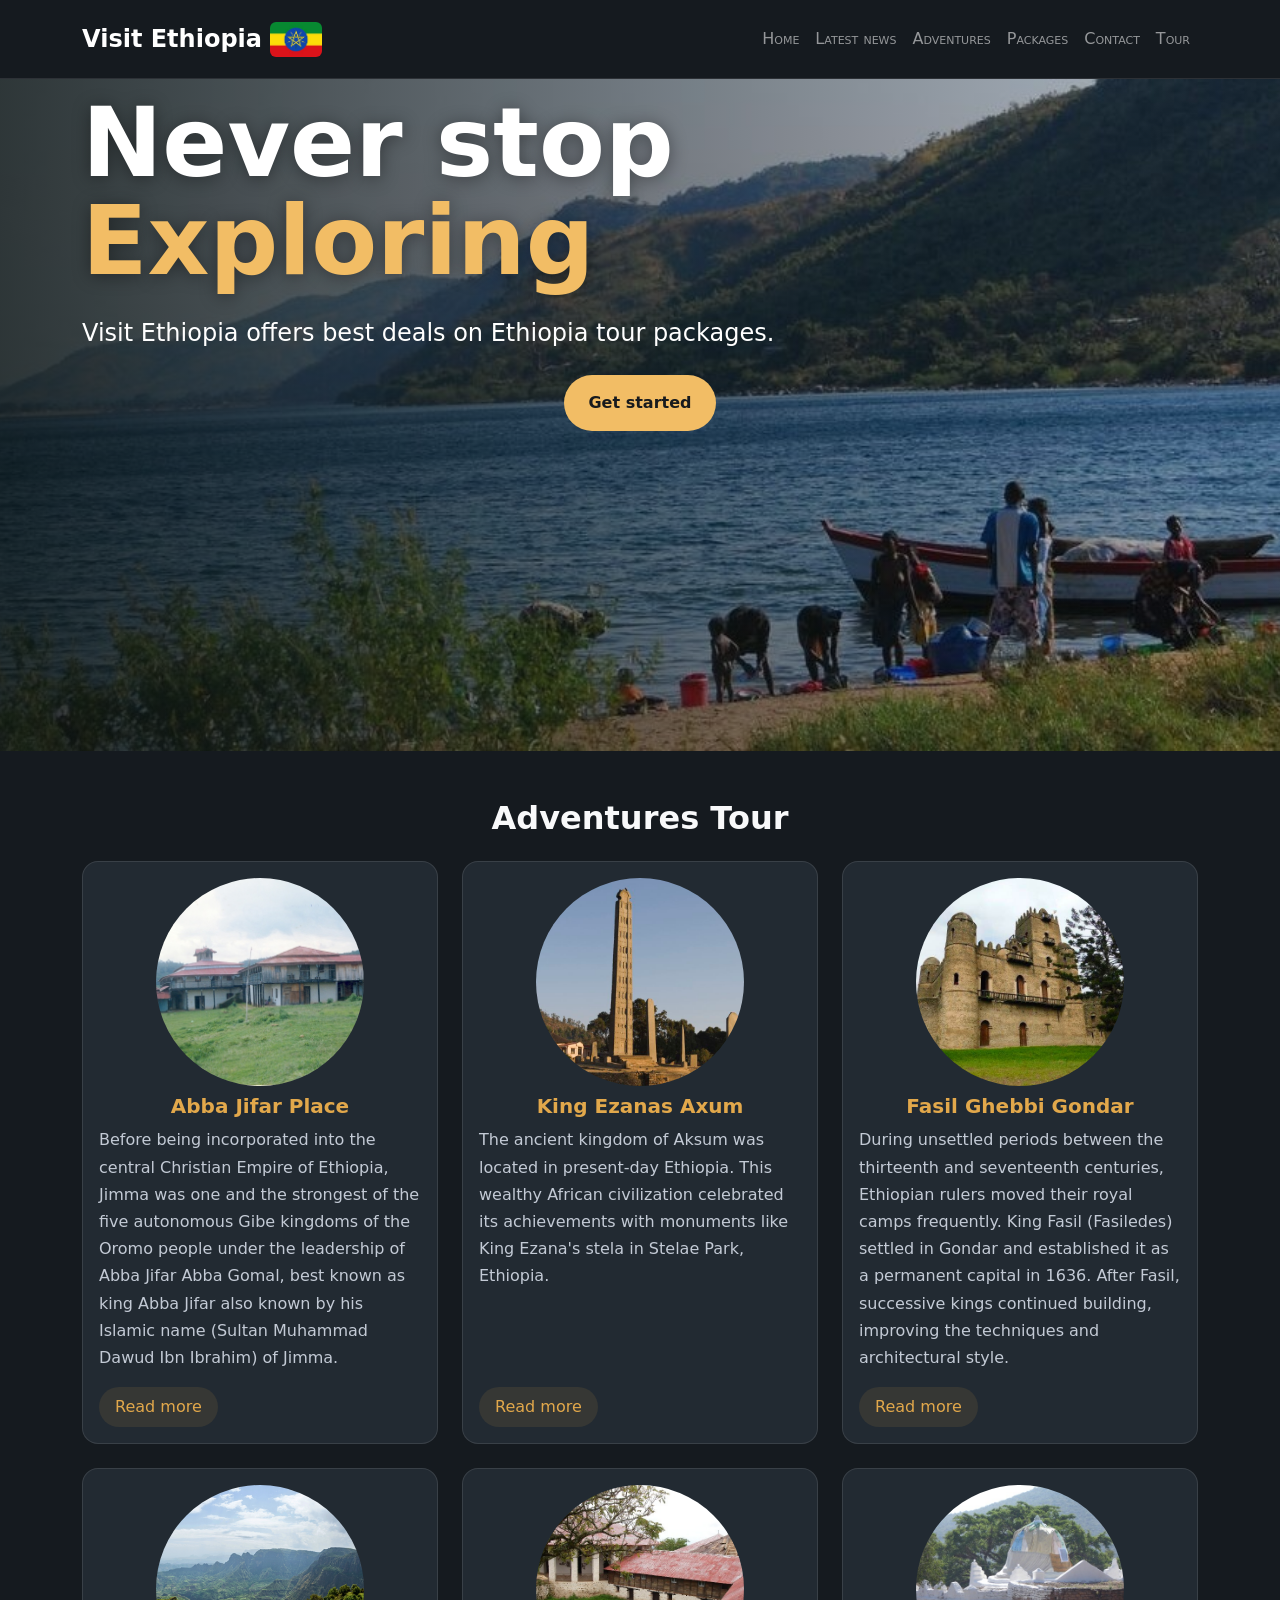
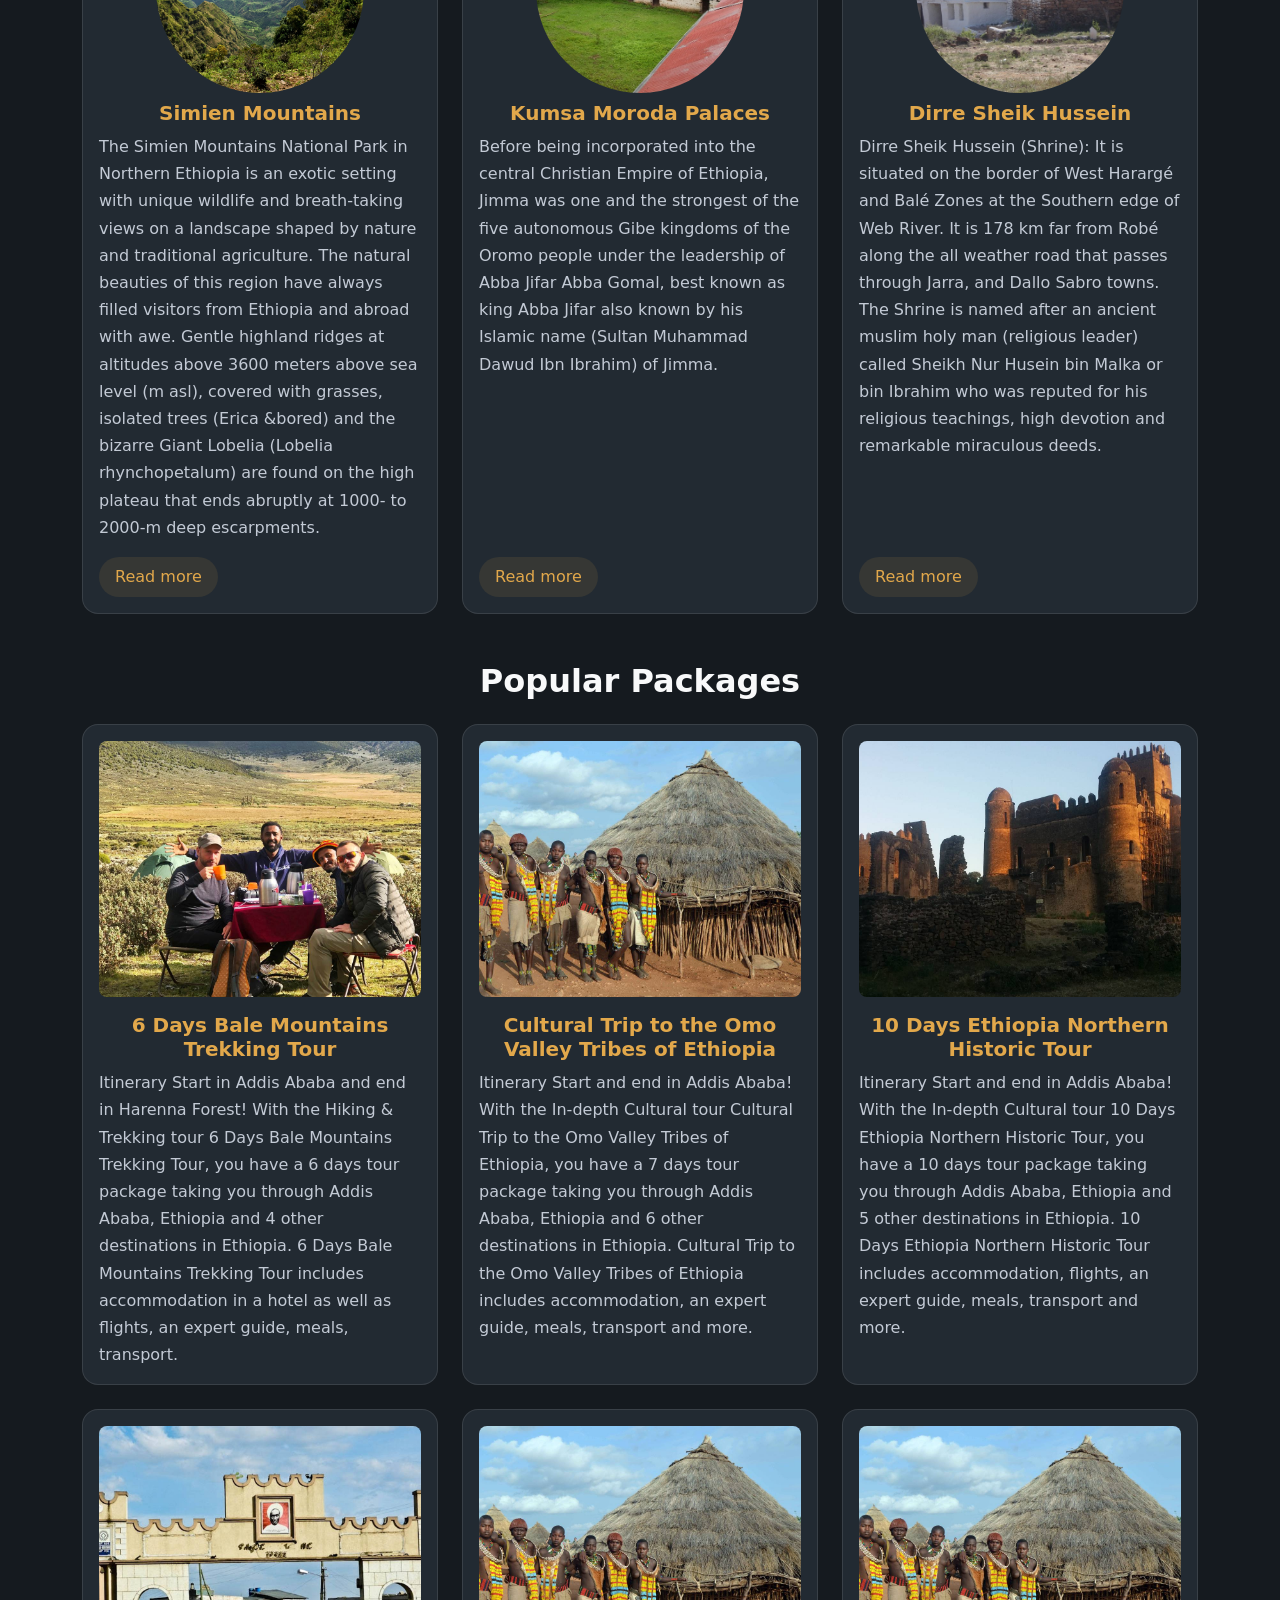
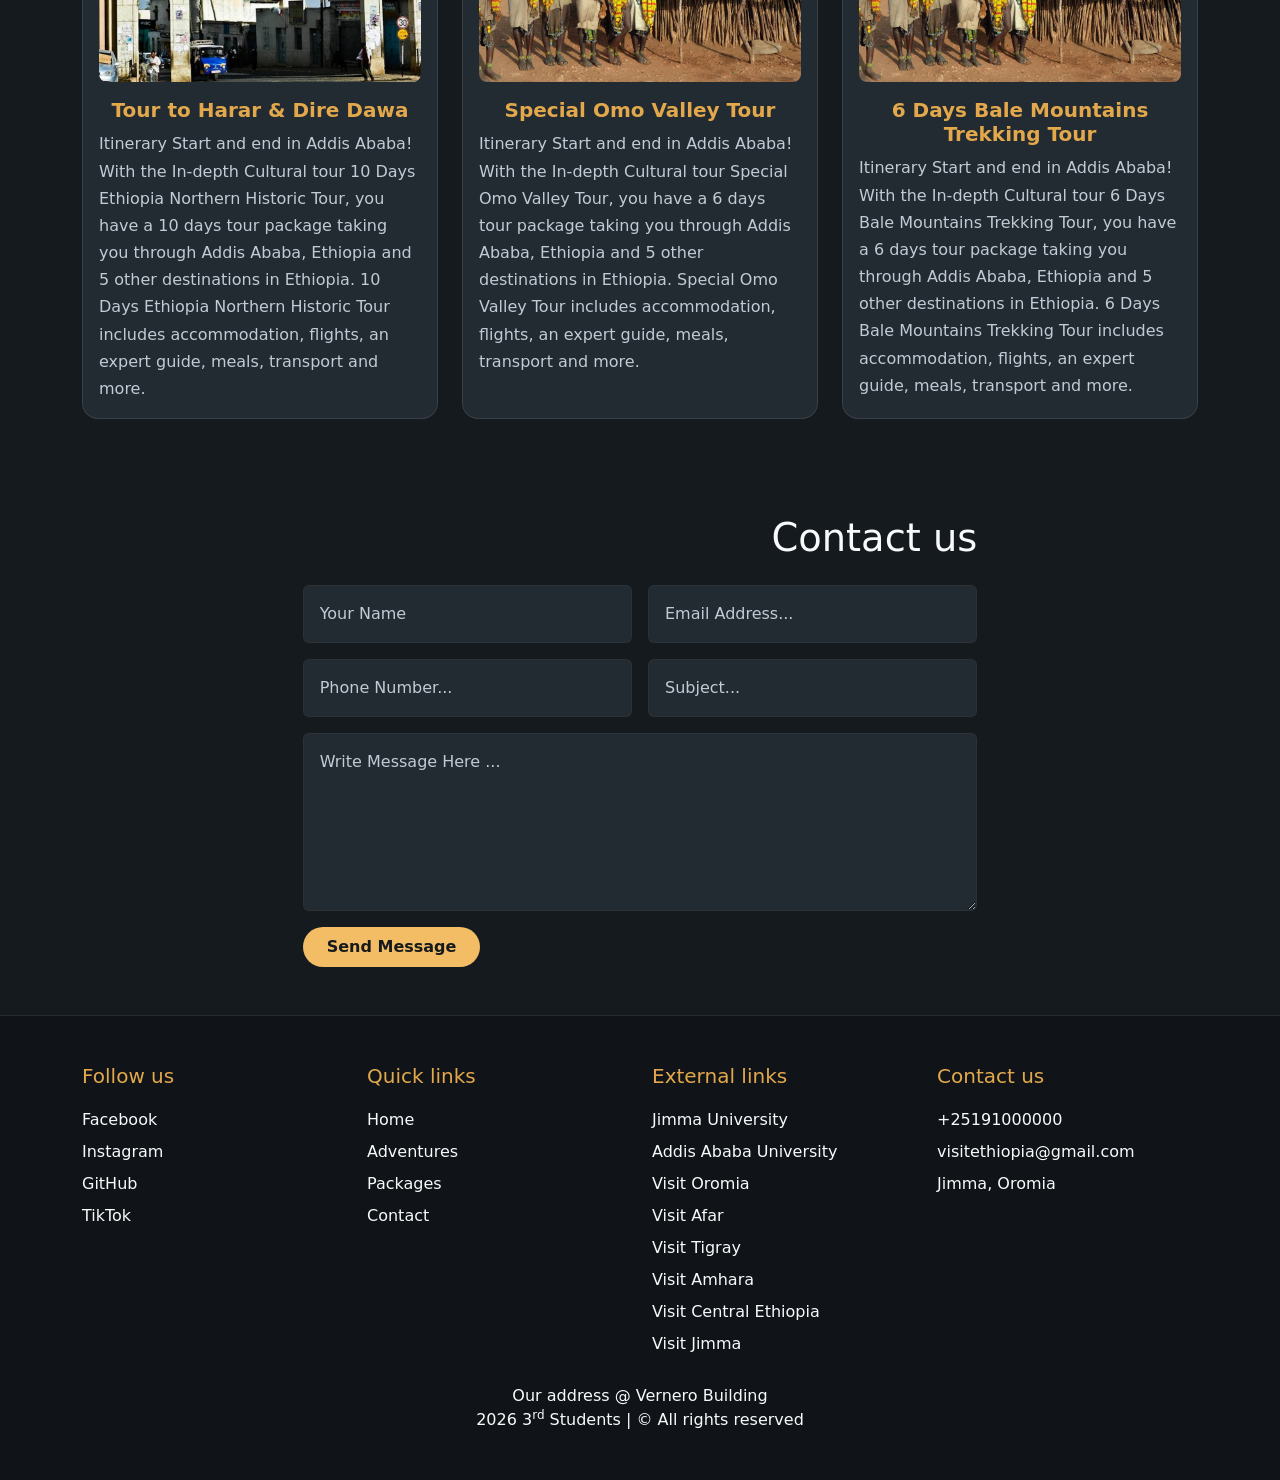
==== pro3/asset/visitethiopia.html @ 6d13f73f "Complete Visit Ethiopia Bootstrap page Co-authored-by: Copilot <223556219+Copilot@users.noreply.gith" ====
<!DOCTYPE html>
<html lang="en">
<head>
  <meta charset="UTF-8">
  <meta name="viewport" content="width=device-width, initial-scale=1.0">
  <title>Welcome to Visit Ethiopia</title>
  <link href="https://cdn.jsdelivr.net/npm/bootstrap@5.3.2/dist/css/bootstrap.min.css" rel="stylesheet">
  <link rel="stylesheet" href="css/mystyle.css">
</head>
<body class="bg-dark text-light">
  <nav class="navbar navbar-expand-md navbar-dark bg-dark sticky-top border-bottom border-light border-opacity-10 py-3">
    <div class="container">
      <a href="#home" class="navbar-brand fw-bold d-flex align-items-center gap-2">
        <span class="fs-4">Visit Ethiopia</span>
        <img src="image/ethiopia flag.jpg" alt="Ethiopian flag" width="52" height="35" class="rounded object-fit-cover">
      </a>
      <button class="navbar-toggler" type="button" data-bs-toggle="collapse" data-bs-target="#navbarNav" aria-controls="navbarNav" aria-expanded="false" aria-label="Toggle navigation">
        <span class="navbar-toggler-icon"></span>
      </button>
      <div class="collapse navbar-collapse" id="navbarNav">
        <ul class="navbar-nav ms-auto">
          <li class="nav-item"><a href="#home" class="nav-link">Home</a></li>
          <li class="nav-item"><a href="#" class="nav-link">Latest news</a></li>
          <li class="nav-item"><a href="#adventures" class="nav-link">Adventures</a></li>
          <li class="nav-item"><a href="#packages" class="nav-link">Packages</a></li>
          <li class="nav-item"><a href="#contact" class="nav-link">Contact</a></li>
          <li class="nav-item"><a href="#" class="nav-link">Tour</a></li>
        </ul>
      </div>
    </div>
  </nav>

  <main>
    <section class="hero d-flex flex-column justify-content-start pt-3 pb-5" id="home">
      <div class="container">
        <h1 class="hero-title text-white fw-bolder">Never stop</h1>
        <h1 class="hero-title text-warning fw-bolder">Exploring</h1>
        <p class="text-white fs-4 mt-4 mb-0">Visit Ethiopia offers best deals on Ethiopia tour packages.</p>
      </div>
      <a class="btn btn-warning hero-cta rounded-pill fw-bold align-self-center mt-4 px-4 py-3" href="#adventures">Get started</a>
    </section>

    <section class="container py-5" id="adventures">
      <h2 class="text-center fw-bold mb-4"><a class="section-heading-link link-light text-decoration-none" href="#">Adventures Tour</a></h2>
      <div class="row g-4">
        <div class="col-12 col-md-6 col-lg-4">
          <article class="card bg-secondary text-light border border-light border-opacity-10 rounded-4 h-100">
            <div class="card-body d-flex flex-column">
              <div class="ratio ratio-1x1 adventure-image mx-auto">
                <img src="image/masaraa_abbaa_jifaar.jpg" alt="Abba Jifar Place" class="rounded-circle object-fit-cover">
              </div>
              <h3 class="card-title text-center text-warning fs-5 fw-bold mt-2">Abba Jifar Place</h3>
              <p class="card-text">Before being incorporated into the central Christian Empire of Ethiopia, Jimma was one and the strongest of the five autonomous Gibe kingdoms of the Oromo people under the leadership of Abba Jifar Abba Gomal, best known as king Abba Jifar also known by his Islamic name (Sultan Muhammad Dawud Ibn Ibrahim) of Jimma.</p>
              <a class="btn bg-warning bg-opacity-10 text-warning border-0 rounded-pill mt-auto align-self-start px-3 py-2 adventure-readmore" href="#">Read more</a>
            </div>
          </article>
        </div>
        <div class="col-12 col-md-6 col-lg-4">
          <article class="card bg-secondary text-light border border-light border-opacity-10 rounded-4 h-100">
            <div class="card-body d-flex flex-column">
              <div class="ratio ratio-1x1 adventure-image mx-auto">
                <img src="image/king-ezanas-stela.jpg" alt="King Ezanas stela in Axum" class="rounded-circle object-fit-cover">
              </div>
              <h3 class="card-title text-center text-warning fs-5 fw-bold mt-2">King Ezanas Axum</h3>
              <p class="card-text">The ancient kingdom of Aksum was located in present-day Ethiopia. This wealthy African civilization celebrated its achievements with monuments like King Ezana's stela in Stelae Park, Ethiopia.</p>
              <a class="btn bg-warning bg-opacity-10 text-warning border-0 rounded-pill mt-auto align-self-start px-3 py-2 adventure-readmore" href="#">Read more</a>
            </div>
          </article>
        </div>
        <div class="col-12 col-md-6 col-lg-4">
          <article class="card bg-secondary text-light border border-light border-opacity-10 rounded-4 h-100">
            <div class="card-body d-flex flex-column">
              <div class="ratio ratio-1x1 adventure-image mx-auto">
                <img src="image/fasil-ghebbi-royal-enclosure-gondar-3.jpg" alt="Fasil Ghebbi Gondar" class="rounded-circle object-fit-cover">
              </div>
              <h3 class="card-title text-center text-warning fs-5 fw-bold mt-2">Fasil Ghebbi Gondar</h3>
              <p class="card-text">During unsettled periods between the thirteenth and seventeenth centuries, Ethiopian rulers moved their royal camps frequently. King Fasil (Fasiledes) settled in Gondar and established it as a permanent capital in 1636. After Fasil, successive kings continued building, improving the techniques and architectural style.</p>
              <a class="btn bg-warning bg-opacity-10 text-warning border-0 rounded-pill mt-auto align-self-start px-3 py-2 adventure-readmore" href="#">Read more</a>
            </div>
          </article>
        </div>
        <div class="col-12 col-md-6 col-lg-4">
          <article class="card bg-secondary text-light border border-light border-opacity-10 rounded-4 h-100">
            <div class="card-body d-flex flex-column">
              <div class="ratio ratio-1x1 adventure-image mx-auto">
                <img src="image/simen mountains.png" alt="Simien Mountains" class="rounded-circle object-fit-cover">
              </div>
              <h3 class="card-title text-center text-warning fs-5 fw-bold mt-2">Simien Mountains</h3>
              <p class="card-text">The Simien Mountains National Park in Northern Ethiopia is an exotic setting with unique wildlife and breath-taking views on a landscape shaped by nature and traditional agriculture. The natural beauties of this region have always filled visitors from Ethiopia and abroad with awe. Gentle highland ridges at altitudes above 3600 meters above sea level (m asl), covered with grasses, isolated trees (Erica &amp;bored) and the bizarre Giant Lobelia (Lobelia rhynchopetalum) are found on the high plateau that ends abruptly at 1000- to 2000-m deep escarpments.</p>
              <a class="btn bg-warning bg-opacity-10 text-warning border-0 rounded-pill mt-auto align-self-start px-3 py-2 adventure-readmore" href="#">Read more</a>
            </div>
          </article>
        </div>
        <div class="col-12 col-md-6 col-lg-4">
          <article class="card bg-secondary text-light border border-light border-opacity-10 rounded-4 h-100">
            <div class="card-body d-flex flex-column">
              <div class="ratio ratio-1x1 adventure-image mx-auto">
                <img src="image/kumsa moroda (1).jpg" alt="Kumsa Moroda Palaces" class="rounded-circle object-fit-cover">
              </div>
              <h3 class="card-title text-center text-warning fs-5 fw-bold mt-2">Kumsa Moroda Palaces</h3>
              <p class="card-text">Before being incorporated into the central Christian Empire of Ethiopia, Jimma was one and the strongest of the five autonomous Gibe kingdoms of the Oromo people under the leadership of Abba Jifar Abba Gomal, best known as king Abba Jifar also known by his Islamic name (Sultan Muhammad Dawud Ibn Ibrahim) of Jimma.</p>
              <a class="btn bg-warning bg-opacity-10 text-warning border-0 rounded-pill mt-auto align-self-start px-3 py-2 adventure-readmore" href="#">Read more</a>
            </div>
          </article>
        </div>
        <div class="col-12 col-md-6 col-lg-4">
          <article class="card bg-secondary text-light border border-light border-opacity-10 rounded-4 h-100">
            <div class="card-body d-flex flex-column">
              <div class="ratio ratio-1x1 adventure-image mx-auto">
                <img src="image/Dirre sheik husen.jpg" alt="Dirre Sheik Hussein" class="rounded-circle object-fit-cover">
              </div>
              <h3 class="card-title text-center text-warning fs-5 fw-bold mt-2">Dirre Sheik Hussein</h3>
              <p class="card-text">Dirre Sheik Hussein (Shrine): It is situated on the border of West Harargé and Balé Zones at the Southern edge of Web River. It is 178 km far from Robé along the all weather road that passes through Jarra, and Dallo Sabro towns. The Shrine is named after an ancient muslim holy man (religious leader) called Sheikh Nur Husein bin Malka or bin Ibrahim who was reputed for his religious teachings, high devotion and remarkable miraculous deeds.</p>
              <a class="btn bg-warning bg-opacity-10 text-warning border-0 rounded-pill mt-auto align-self-start px-3 py-2 adventure-readmore" href="#">Read more</a>
            </div>
          </article>
        </div>
      </div>
    </section>

    <section class="container pb-5" id="packages">
      <h2 class="text-center fw-bold mb-4"><a class="section-heading-link link-light text-decoration-none" href="#home">Popular Packages</a></h2>
      <div class="row g-4">
        <div class="col-12 col-md-6 col-lg-4">
          <article class="card bg-secondary text-light border border-light border-opacity-10 rounded-4 h-100">
            <div class="card-body d-flex flex-column">
              <div class="package-image mb-3">
                <img src="image/6 days.jpg" alt="6 Days Bale Mountains Trekking Tour" class="rounded-3 object-fit-cover" loading="lazy">
              </div>
              <h3 class="card-title text-center text-warning fs-5 fw-bold">6 Days Bale Mountains Trekking Tour</h3>
              <p class="card-text">Itinerary Start in Addis Ababa and end in Harenna Forest! With the Hiking &amp; Trekking tour 6 Days Bale Mountains Trekking Tour, you have a 6 days tour package taking you through Addis Ababa, Ethiopia and 4 other destinations in Ethiopia. 6 Days Bale Mountains Trekking Tour includes accommodation in a hotel as well as flights, an expert guide, meals, transport.</p>
            </div>
          </article>
        </div>
        <div class="col-12 col-md-6 col-lg-4">
          <article class="card bg-secondary text-light border border-light border-opacity-10 rounded-4 h-100">
            <div class="card-body d-flex flex-column">
              <div class="package-image mb-3">
                <img src="image/omo valley.jpg" alt="Cultural Trip to the Omo Valley Tribes of Ethiopia" class="rounded-3 object-fit-cover" loading="lazy">
              </div>
              <h3 class="card-title text-center text-warning fs-5 fw-bold">Cultural Trip to the Omo Valley Tribes of Ethiopia</h3>
              <p class="card-text">Itinerary Start and end in Addis Ababa! With the In-depth Cultural tour Cultural Trip to the Omo Valley Tribes of Ethiopia, you have a 7 days tour package taking you through Addis Ababa, Ethiopia and 6 other destinations in Ethiopia. Cultural Trip to the Omo Valley Tribes of Ethiopia includes accommodation, an expert guide, meals, transport and more.</p>
            </div>
          </article>
        </div>
        <div class="col-12 col-md-6 col-lg-4">
          <article class="card bg-secondary text-light border border-light border-opacity-10 rounded-4 h-100">
            <div class="card-body d-flex flex-column">
              <div class="package-image mb-3">
                <img src="image/ethio northern.jpg" alt="10 Days Ethiopia Northern Historic Tour" class="rounded-3 object-fit-cover" loading="lazy">
              </div>
              <h3 class="card-title text-center text-warning fs-5 fw-bold">10 Days Ethiopia Northern Historic Tour</h3>
              <p class="card-text">Itinerary Start and end in Addis Ababa! With the In-depth Cultural tour 10 Days Ethiopia Northern Historic Tour, you have a 10 days tour package taking you through Addis Ababa, Ethiopia and 5 other destinations in Ethiopia. 10 Days Ethiopia Northern Historic Tour includes accommodation, flights, an expert guide, meals, transport and more.</p>
            </div>
          </article>
        </div>
        <div class="col-12 col-md-6 col-lg-4">
          <article class="card bg-secondary text-light border border-light border-opacity-10 rounded-4 h-100">
            <div class="card-body d-flex flex-column">
              <div class="package-image mb-3">
                <img src="image/tour harari and diree.jpg" alt="Tour to Harar &amp; Dire Dawa" class="rounded-3 object-fit-cover" loading="lazy">
              </div>
              <h3 class="card-title text-center text-warning fs-5 fw-bold">Tour to Harar &amp; Dire Dawa</h3>
              <p class="card-text">Itinerary Start and end in Addis Ababa! With the In-depth Cultural tour 10 Days Ethiopia Northern Historic Tour, you have a 10 days tour package taking you through Addis Ababa, Ethiopia and 5 other destinations in Ethiopia. 10 Days Ethiopia Northern Historic Tour includes accommodation, flights, an expert guide, meals, transport and more.</p>
            </div>
          </article>
        </div>
        <div class="col-12 col-md-6 col-lg-4">
          <article class="card bg-secondary text-light border border-light border-opacity-10 rounded-4 h-100">
            <div class="card-body d-flex flex-column">
              <div class="package-image mb-3">
                <img src="image/omo valley.jpg" alt="Special Omo Valley Tour" class="rounded-3 object-fit-cover" loading="lazy">
              </div>
              <h3 class="card-title text-center text-warning fs-5 fw-bold">Special Omo Valley Tour</h3>
              <p class="card-text">Itinerary Start and end in Addis Ababa! With the In-depth Cultural tour Special Omo Valley Tour, you have a 6 days tour package taking you through Addis Ababa, Ethiopia and 5 other destinations in Ethiopia. Special Omo Valley Tour includes accommodation, flights, an expert guide, meals, transport and more.</p>
            </div>
          </article>
        </div>
        <div class="col-12 col-md-6 col-lg-4">
          <article class="card bg-secondary text-light border border-light border-opacity-10 rounded-4 h-100">
            <div class="card-body d-flex flex-column">
              <div class="package-image mb-3">
                <img src="image/omo valley.jpg" alt="6 Days Bale Mountains Trekking Tour" class="rounded-3 object-fit-cover" loading="lazy">
              </div>
              <h3 class="card-title text-center text-warning fs-5 fw-bold">6 Days Bale Mountains Trekking Tour</h3>
              <p class="card-text">Itinerary Start and end in Addis Ababa! With the In-depth Cultural tour 6 Days Bale Mountains Trekking Tour, you have a 6 days tour package taking you through Addis Ababa, Ethiopia and 5 other destinations in Ethiopia. 6 Days Bale Mountains Trekking Tour includes accommodation, flights, an expert guide, meals, transport and more.</p>
            </div>
          </article>
        </div>
      </div>
    </section>

    <section class="container py-5" id="contact">
      <div class="contact-content mx-auto">
        <div class="row justify-content-center">
          <div class="col-12 col-lg-10 col-xl-8">
            <h2 class="contact-title text-light text-center text-md-end mb-4">Contact us</h2>
            <form class="row g-3 contact-form" action="#">
              <div class="col-12 col-md-6">
                <label class="visually-hidden" for="contactName">Your name</label>
                <input class="form-control bg-secondary text-light border-light border-opacity-10 py-3 px-3" type="text" id="contactName" name="fname" placeholder="your name" required>
              </div>
              <div class="col-12 col-md-6">
                <label class="visually-hidden" for="contactEmail">Email address</label>
                <input class="form-control bg-secondary text-light border-light border-opacity-10 py-3 px-3" type="email" id="contactEmail" name="email" placeholder="email address..." required>
              </div>
              <div class="col-12 col-md-6">
                <label class="visually-hidden" for="contactPhone">Phone number</label>
                <input class="form-control bg-secondary text-light border-light border-opacity-10 py-3 px-3" type="tel" id="contactPhone" name="phone" placeholder="phone number...">
              </div>
              <div class="col-12 col-md-6">
                <label class="visually-hidden" for="contactSubject">Subject</label>
                <input class="form-control bg-secondary text-light border-light border-opacity-10 py-3 px-3" type="text" id="contactSubject" name="subject" placeholder="subject...">
              </div>
              <div class="col-12">
                <label class="visually-hidden" for="contactMessage">Message</label>
                <textarea class="form-control bg-secondary text-light border-light border-opacity-10 py-3 px-3" id="contactMessage" name="message" rows="6" placeholder="Write message here ..." required></textarea>
              </div>
              <div class="col-12">
                <button class="btn btn-warning hero-cta rounded-pill fw-bold px-4 py-2" type="submit">Send Message</button>
              </div>
            </form>
          </div>
        </div>
      </div>
    </section>
  </main>

  <footer class="site-footer bg-dark border-top border-light border-opacity-10 py-5">
    <div class="container">
      <div class="row row-cols-2 row-cols-lg-4 g-4">
        <section class="col">
          <h2 class="h5 text-warning mb-3">Follow us</h2>
          <a class="d-block link-light link-underline-opacity-0 py-1" href="#">Facebook</a>
          <a class="d-block link-light link-underline-opacity-0 py-1" href="#">Instagram</a>
          <a class="d-block link-light link-underline-opacity-0 py-1" href="#">GitHub</a>
          <a class="d-block link-light link-underline-opacity-0 py-1" href="#">TikTok</a>
        </section>
        <nav class="col" aria-label="Quick links">
          <h2 class="h5 text-warning mb-3">Quick links</h2>
          <a class="d-block link-light link-underline-opacity-0 py-1" href="#home">Home</a>
          <a class="d-block link-light link-underline-opacity-0 py-1" href="#adventures">Adventures</a>
          <a class="d-block link-light link-underline-opacity-0 py-1" href="#packages">Packages</a>
          <a class="d-block link-light link-underline-opacity-0 py-1" href="#contact">Contact</a>
        </nav>
        <section class="col">
          <h2 class="h5 text-warning mb-3">External links</h2>
          <a class="d-block link-light link-underline-opacity-0 py-1" href="#">Jimma University</a>
          <a class="d-block link-light link-underline-opacity-0 py-1" href="#">Addis Ababa University</a>
          <a class="d-block link-light link-underline-opacity-0 py-1" href="#">Visit Oromia</a>
          <a class="d-block link-light link-underline-opacity-0 py-1" href="#">Visit Afar</a>
          <a class="d-block link-light link-underline-opacity-0 py-1" href="#">Visit Tigray</a>
          <a class="d-block link-light link-underline-opacity-0 py-1" href="#">Visit Amhara</a>
          <a class="d-block link-light link-underline-opacity-0 py-1" href="#">Visit Central Ethiopia</a>
          <a class="d-block link-light link-underline-opacity-0 py-1" href="#">Visit Jimma</a>
        </section>
        <section class="col">
          <h2 class="h5 text-warning mb-3">Contact us</h2>
          <a class="d-block link-light link-underline-opacity-0 py-1" href="tel:+25191000000">+25191000000</a>
          <a class="d-block link-light link-underline-opacity-0 py-1" href="mailto:visitethiopia@gmail.com">visitethiopia@gmail.com</a>
          <span class="d-block py-1">Jimma, Oromia</span>
        </section>
      </div>
      <div class="footer-credits mx-auto mt-4 text-center">
        <p class="mb-0">Our address @ Vernero Building</p>
        <p class="mb-0">2026 3<sup>rd</sup> Students | &copy; All rights reserved</p>
      </div>
    </div>
  </footer>

  <script src="https://cdn.jsdelivr.net/npm/bootstrap@5.3.2/dist/js/bootstrap.bundle.min.js"></script>
</body>
</html>
---- pro3/asset/css/mystyle.css ----
:root {
    --bs-dark-rgb: 21, 26, 31;
    --bs-secondary-rgb: 34, 42, 50;
    --bs-warning-rgb: 226, 168, 75;
}

.hero {
    min-height: clamp(28rem, 54vw, 42rem);
    background:
        linear-gradient(90deg, rgba(12, 20, 18, 0.82), rgba(12, 20, 18, 0.18)),
        url("../image/East Africa.jpg") center / cover no-repeat;
}

.hero-title {
    margin: 0;
    font-size: clamp(2.7rem, 8vw, 6rem);
    line-height: 1.02;
    text-shadow: 0 2px 18px rgba(0, 0, 0, 0.4);
}

.hero .hero-title.text-warning {
    color: #f2bd65 !important;
}

.hero-cta {
    border: 0;
    background-color: #f2bd65;
    color: #171a1d;
}

.hero-cta:hover,
.hero-cta:focus {
    background-color: #f2bd65;
    color: #171a1d;
}

.navbar-brand {
    font-size: clamp(1.35rem, 2.5vw, 1.8rem);
}

.navbar .nav-link {
    font-variant: small-caps;
}

.section-heading-link,
.contact-title {
    transition: text-shadow 180ms ease;
}

.section-heading-link:hover,
.contact-title:hover {
    text-shadow: 10px 10px 30px rgb(224, 220, 220);
}

.adventure-readmore:hover {
    background-color: #e2a84b !important;
    color: #171a1d !important;
}

.adventure-image {
    width: min(100%, 13rem);
}

.card {
    transition: border-color 180ms ease, background-color 180ms ease, transform 180ms ease;
}

.card:hover {
    transform: translateY(-3px);
    border-color: rgba(226, 168, 75, 0.55) !important;
    background-color: #29343d !important;
}

#packages .card:hover {
    border-width: 2px !important;
}

.card-text {
    color: #c3cad5;
    line-height: 1.7;
    text-align: left;
}

.package-image img {
    display: block;
    width: 100%;
    height: clamp(12rem, 22vw, 16rem);
}

.contact-content {
    width: min(100%, 64rem);
}

.contact-title {
    font-size: clamp(2rem, 3vw, 2.5rem);
}

#contact input::placeholder,
#contact textarea::placeholder {
    text-transform: capitalize;
    color: #c3cad5;
    opacity: 1;
}

#contact input::-webkit-input-placeholder,
#contact textarea::-webkit-input-placeholder {
    color: #c3cad5;
    opacity: 1;
}

.site-footer {
    background-color: #101418 !important;
}

.footer-credits {
    width: min(100%, 36rem);
}
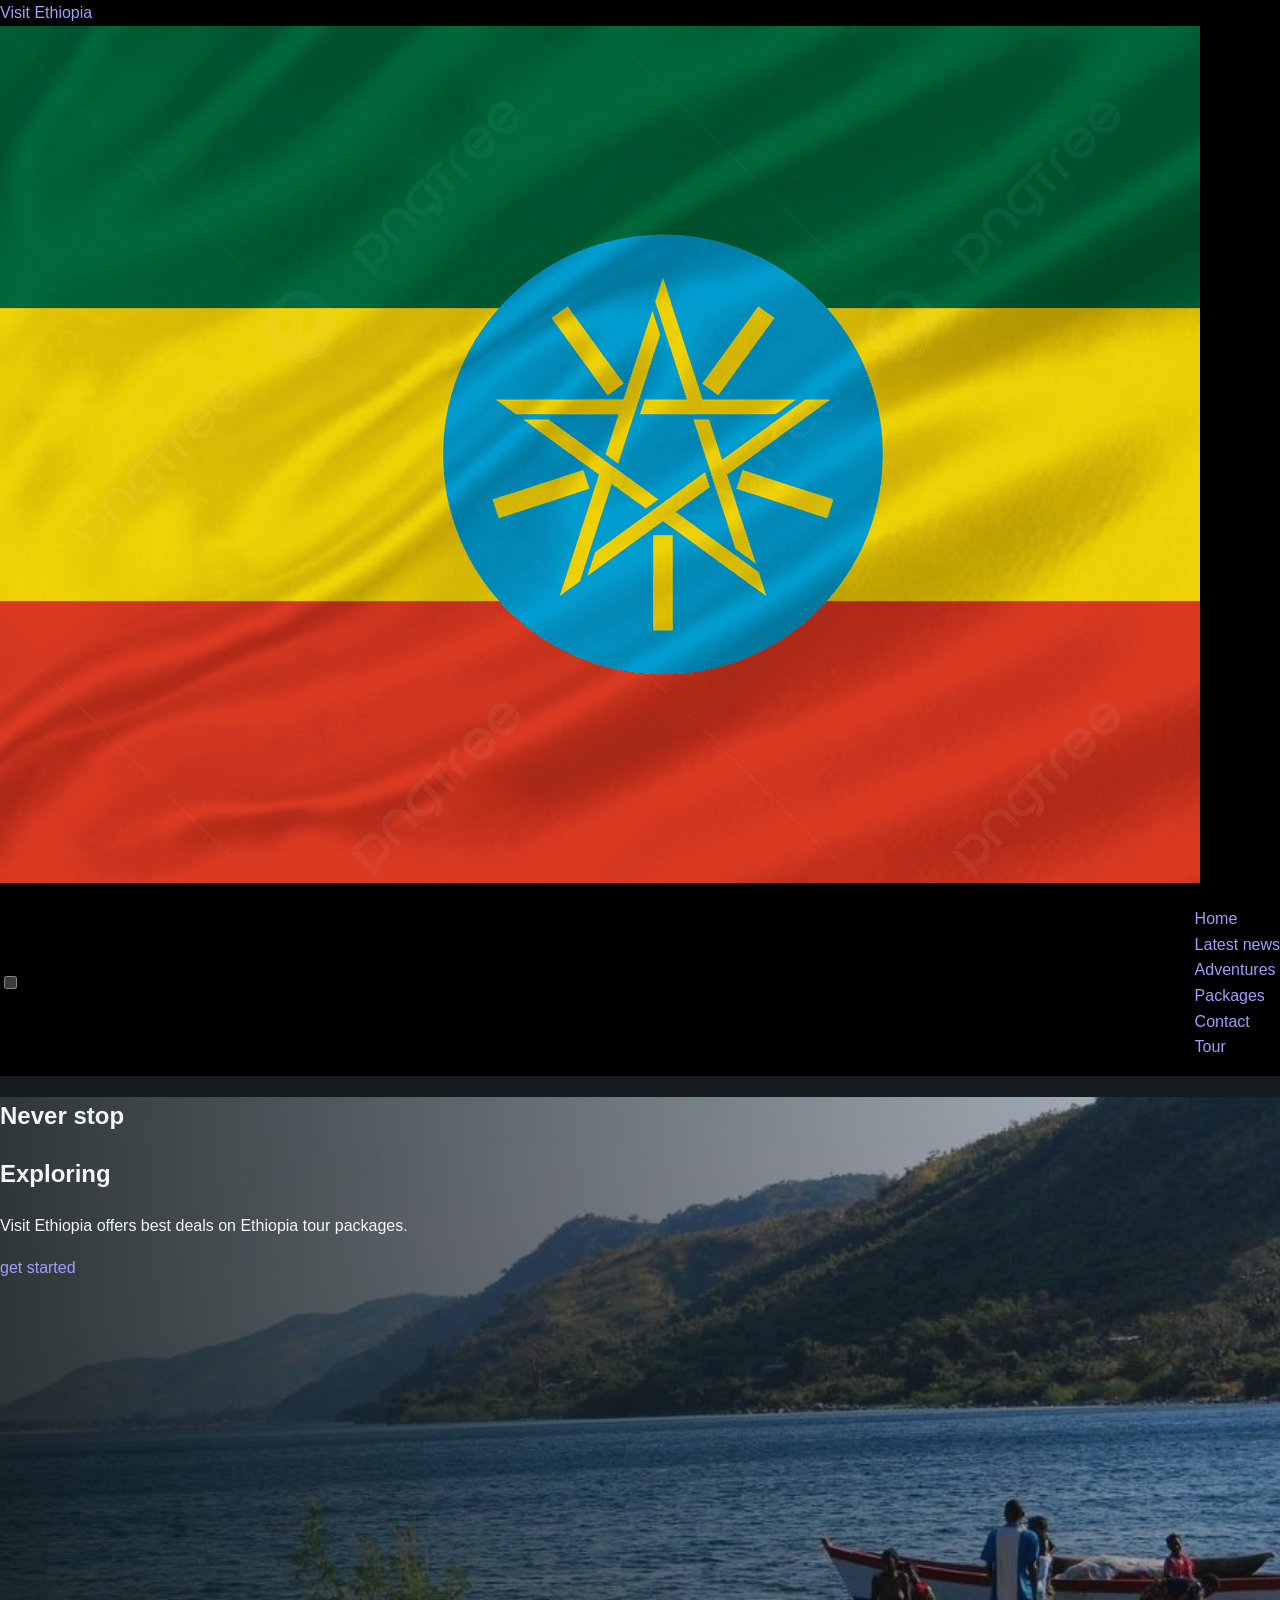
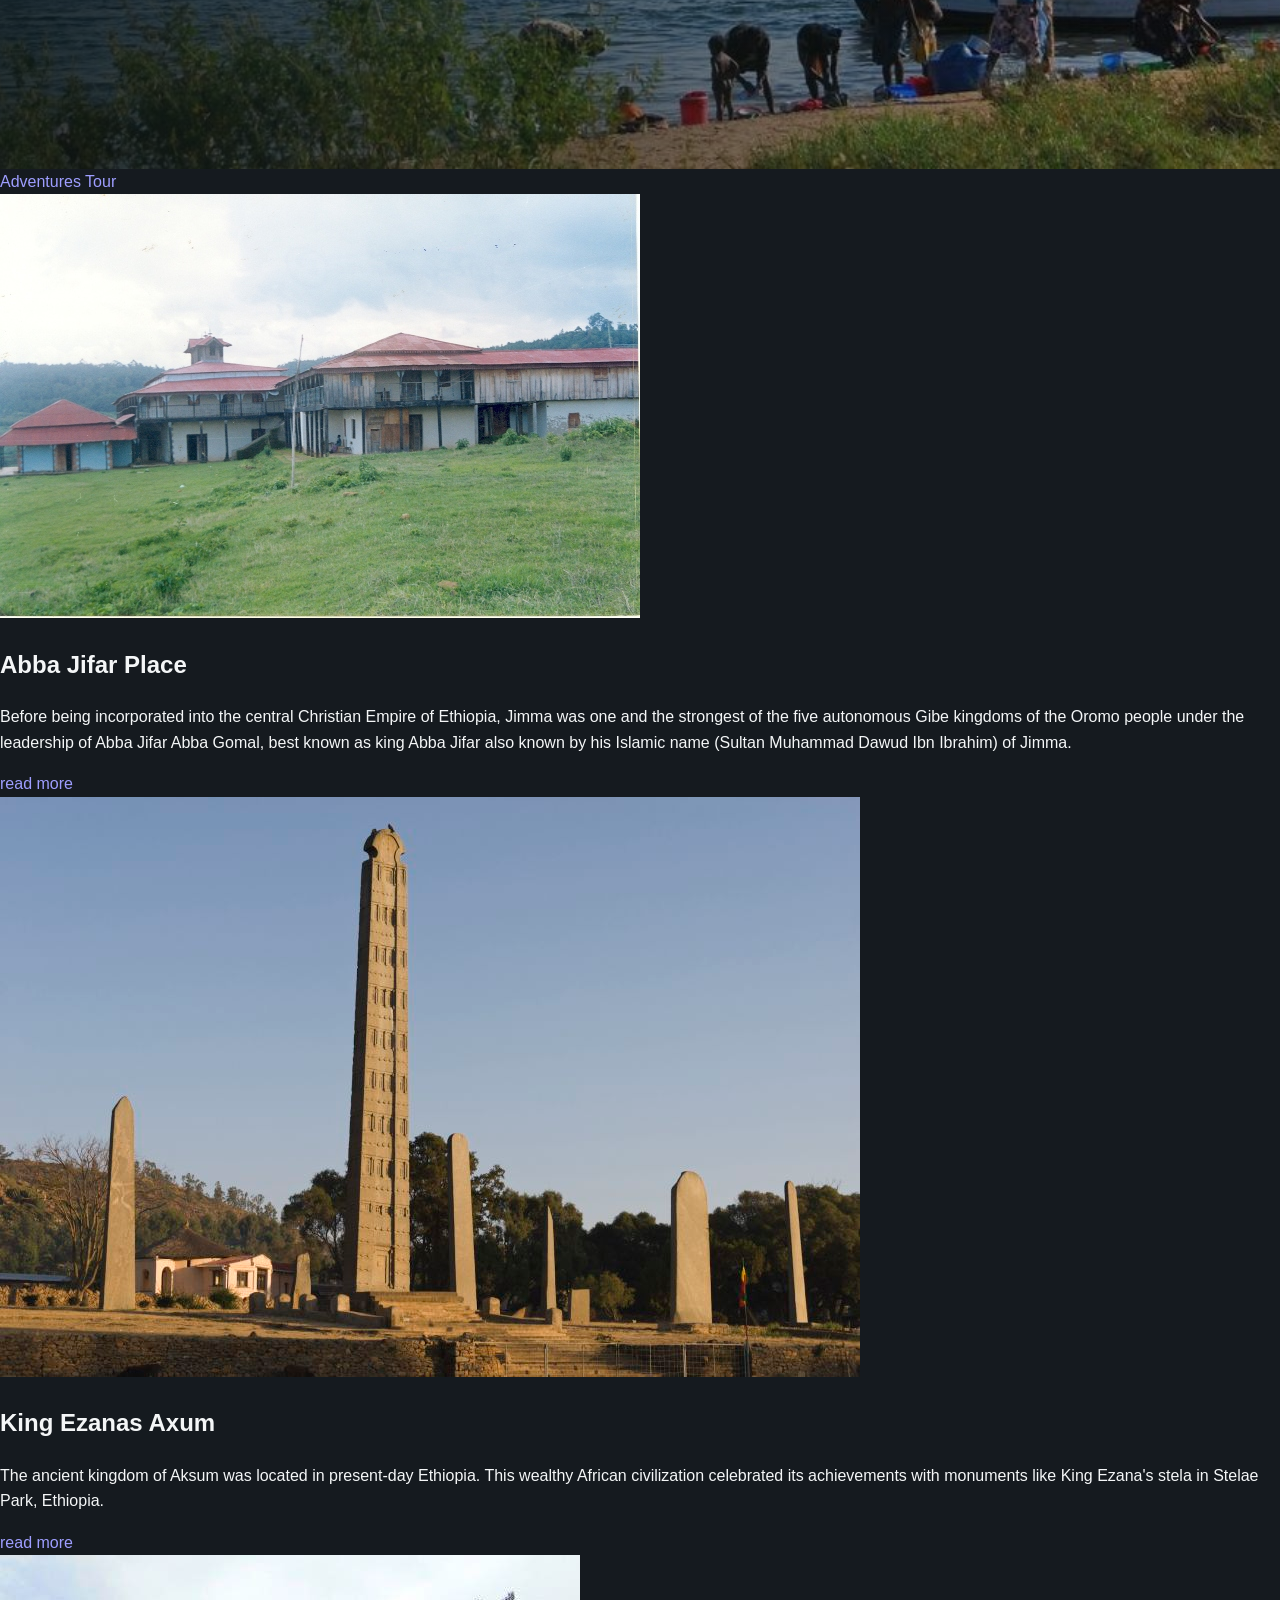
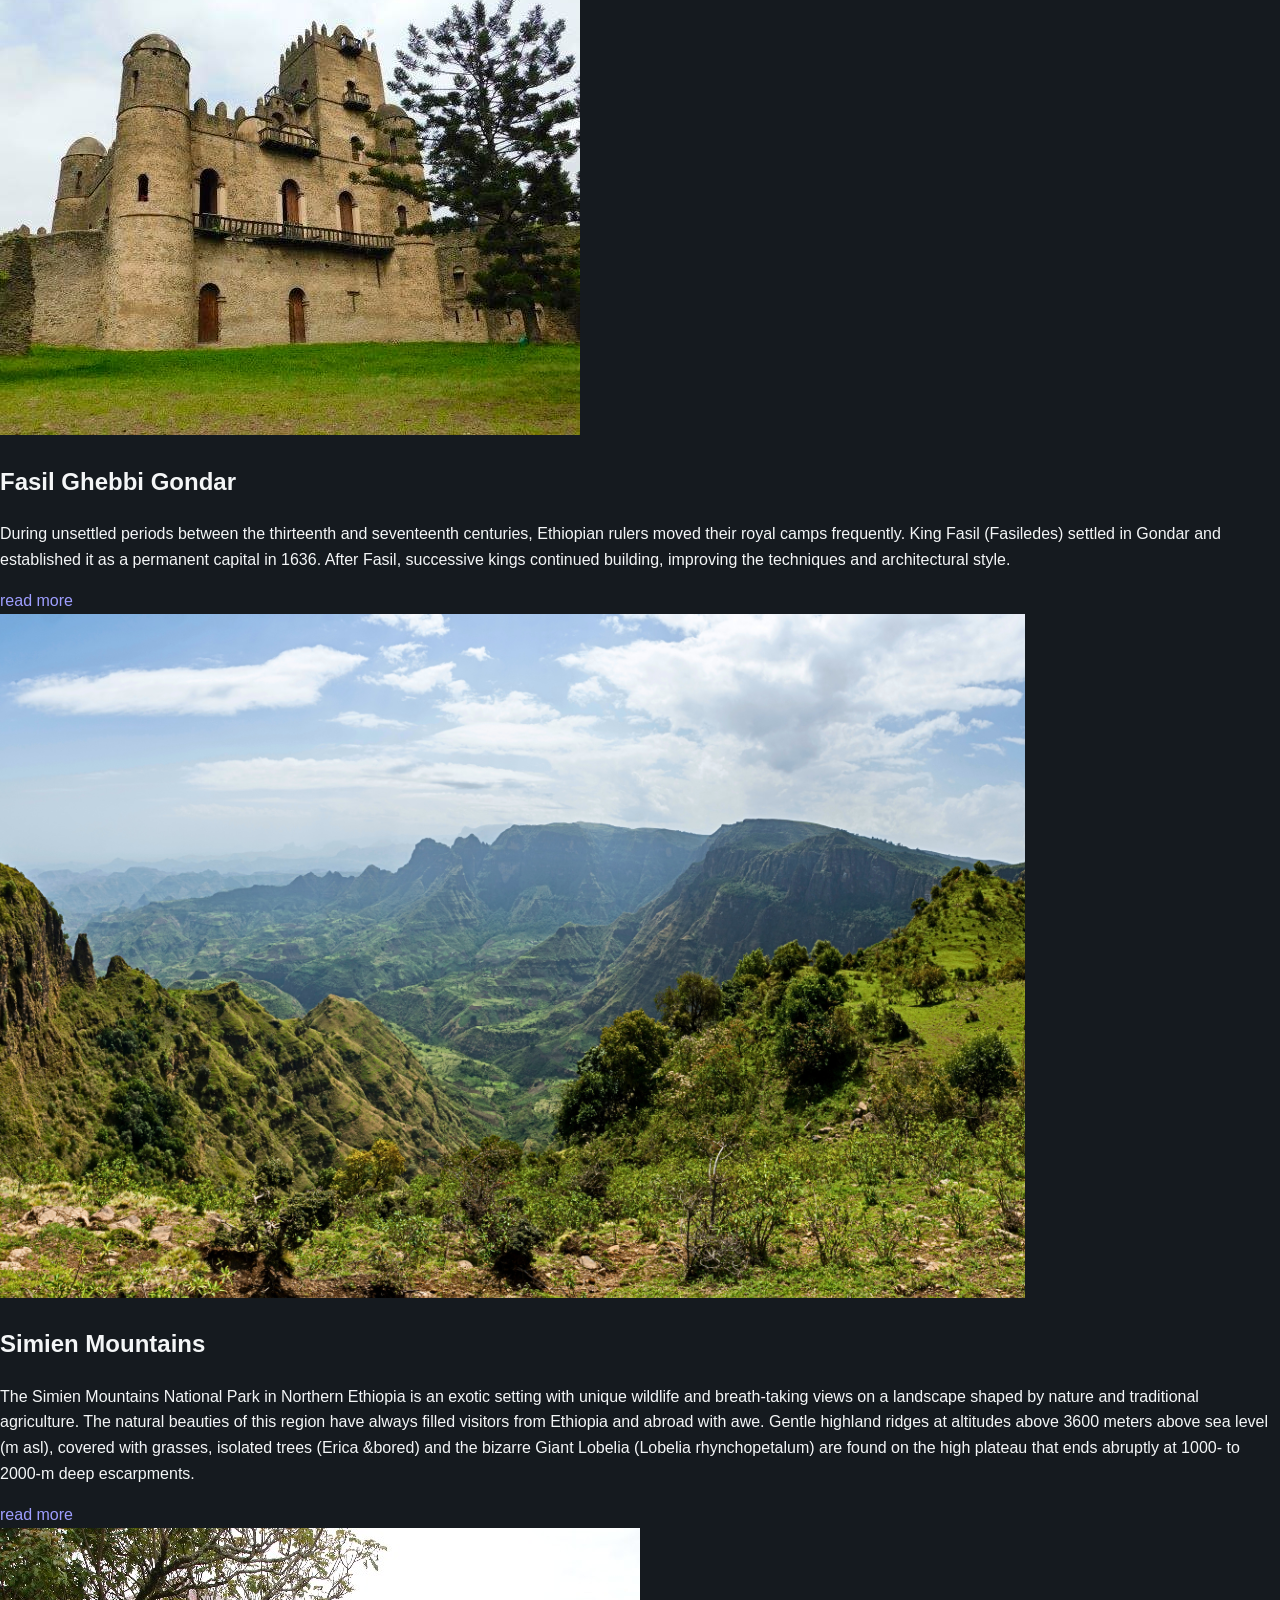
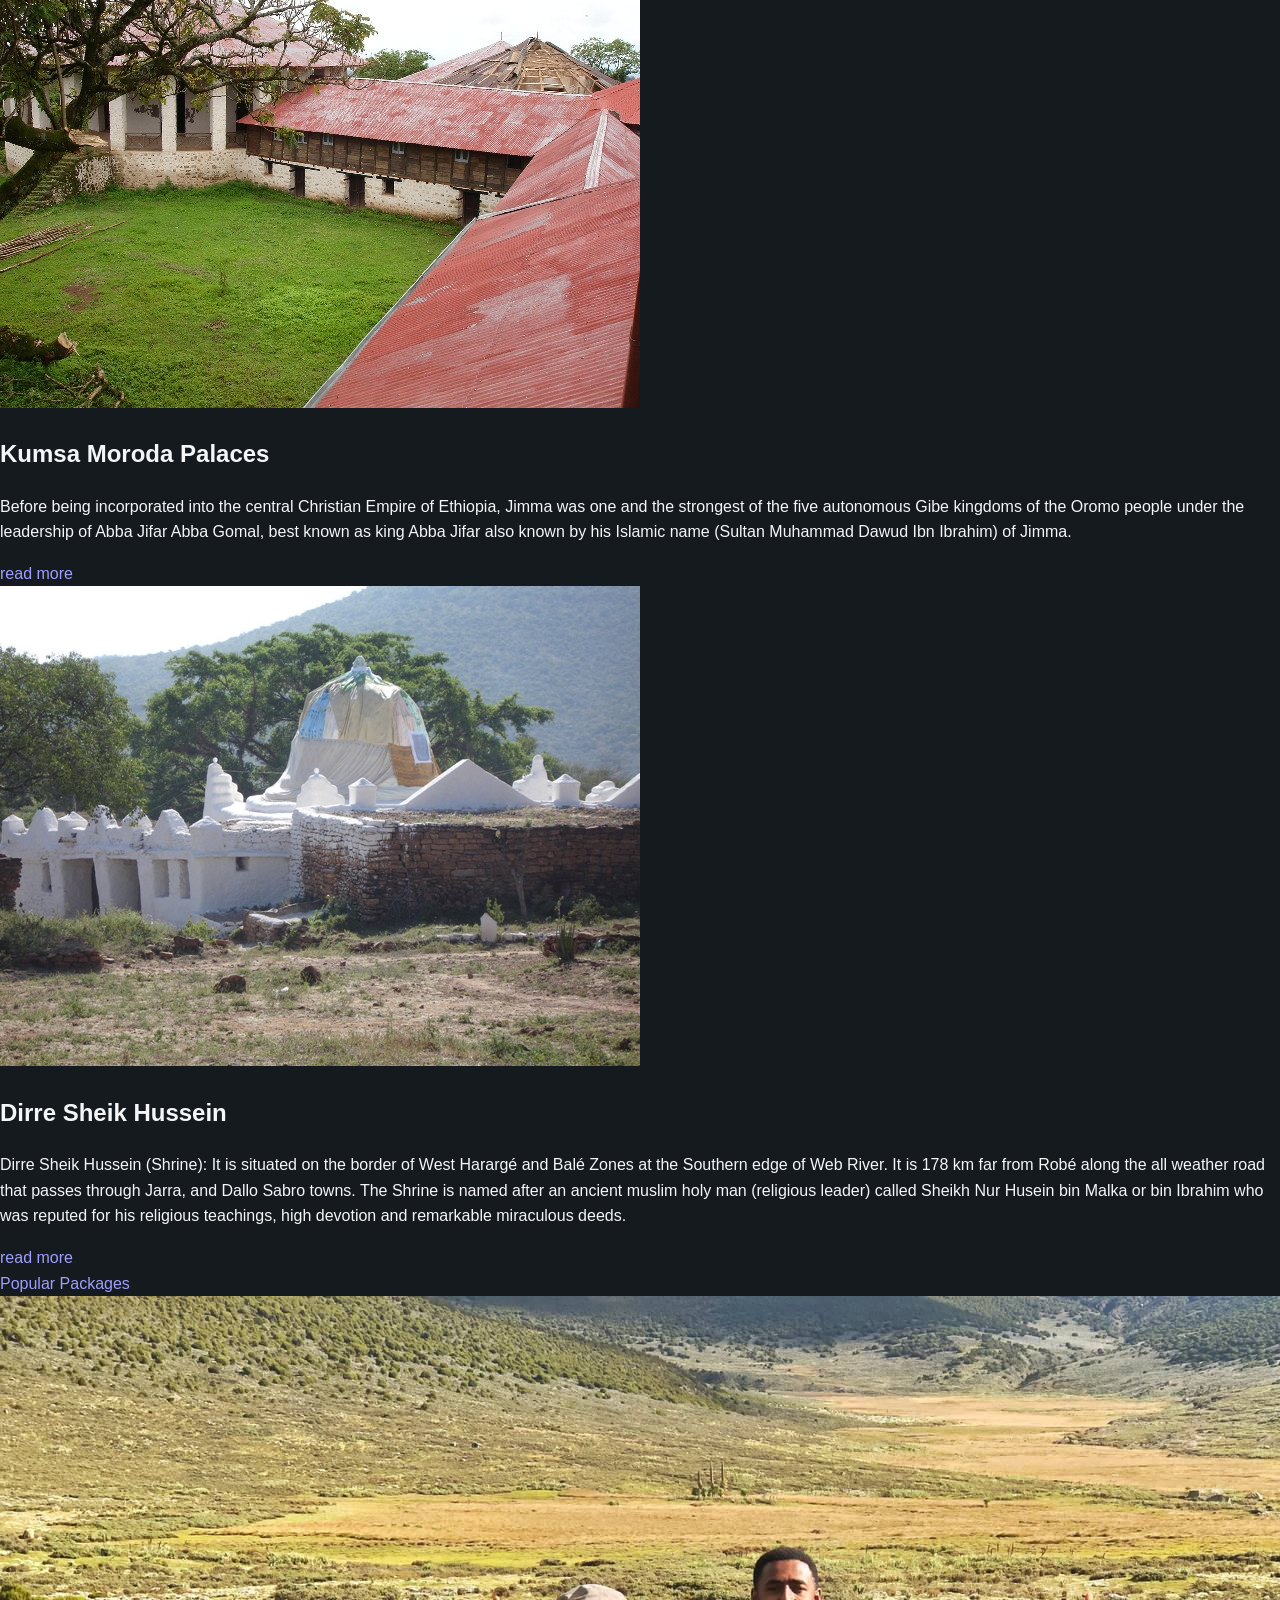
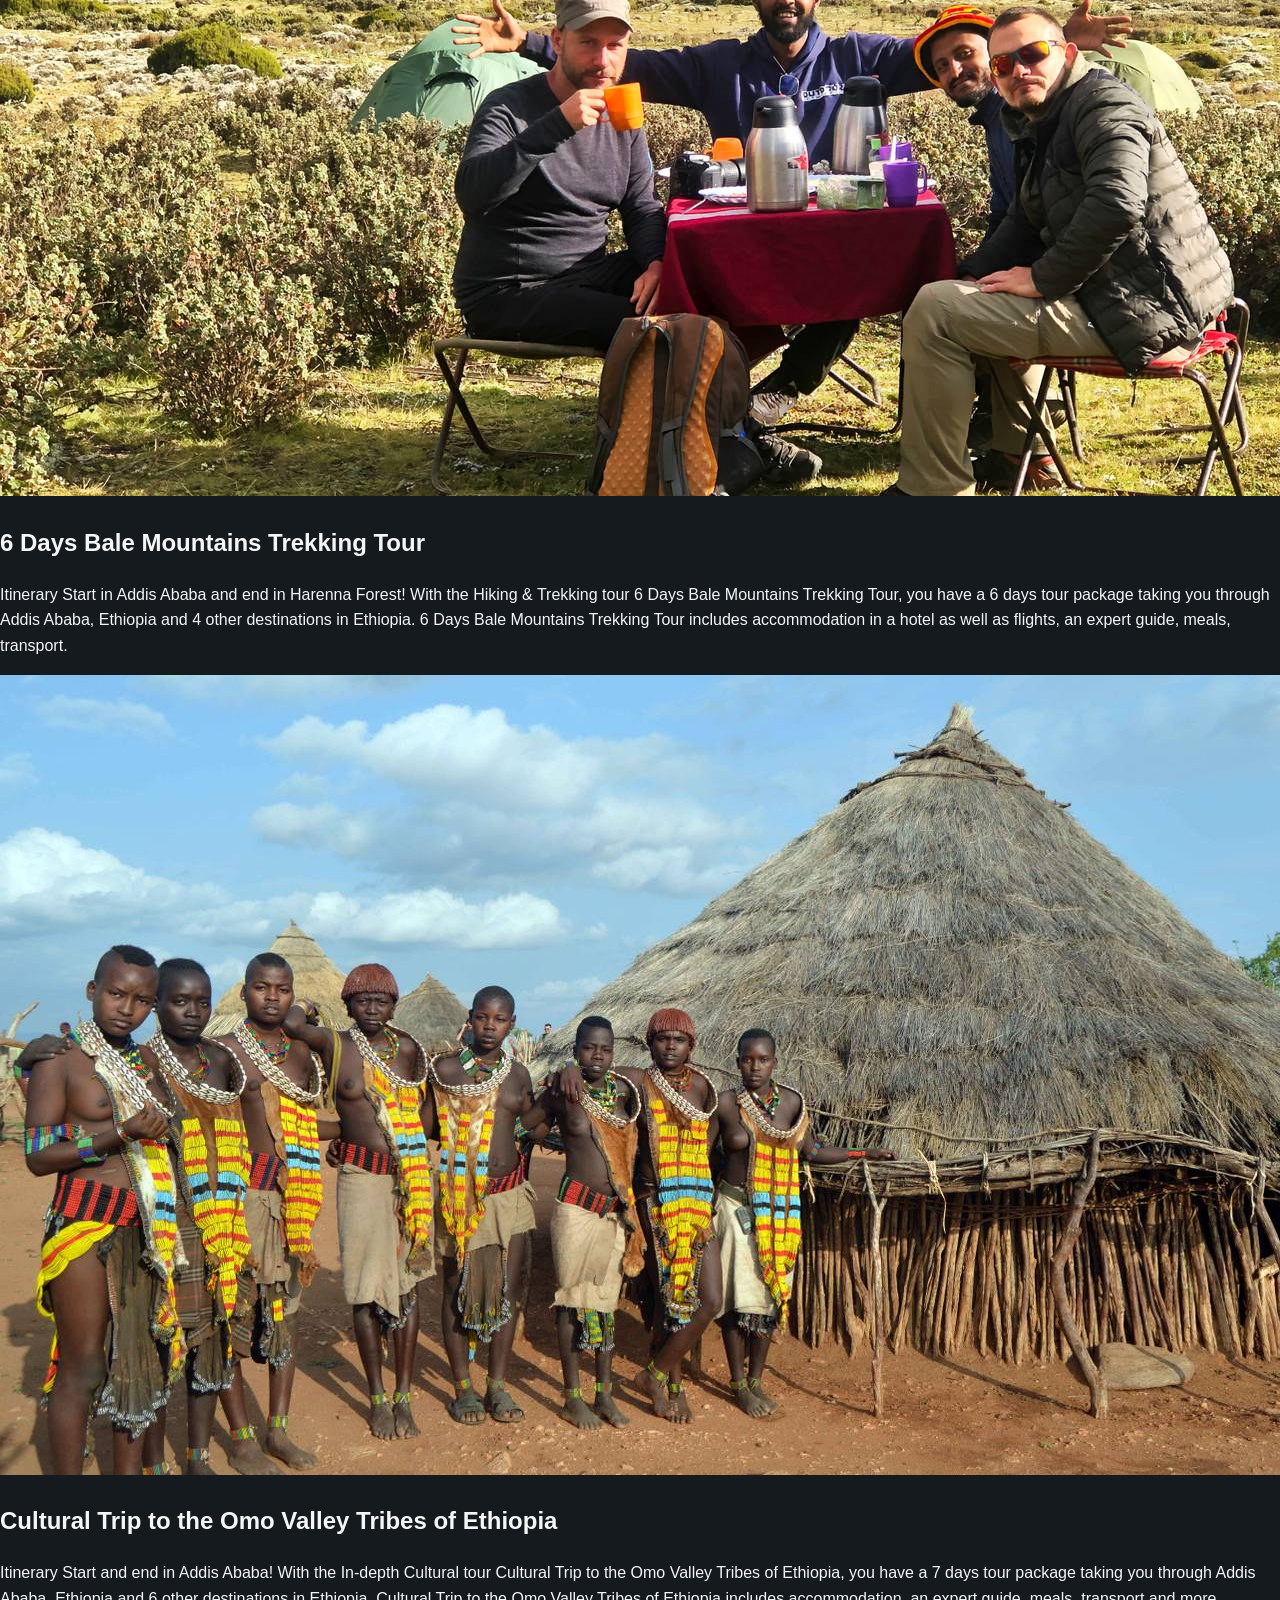
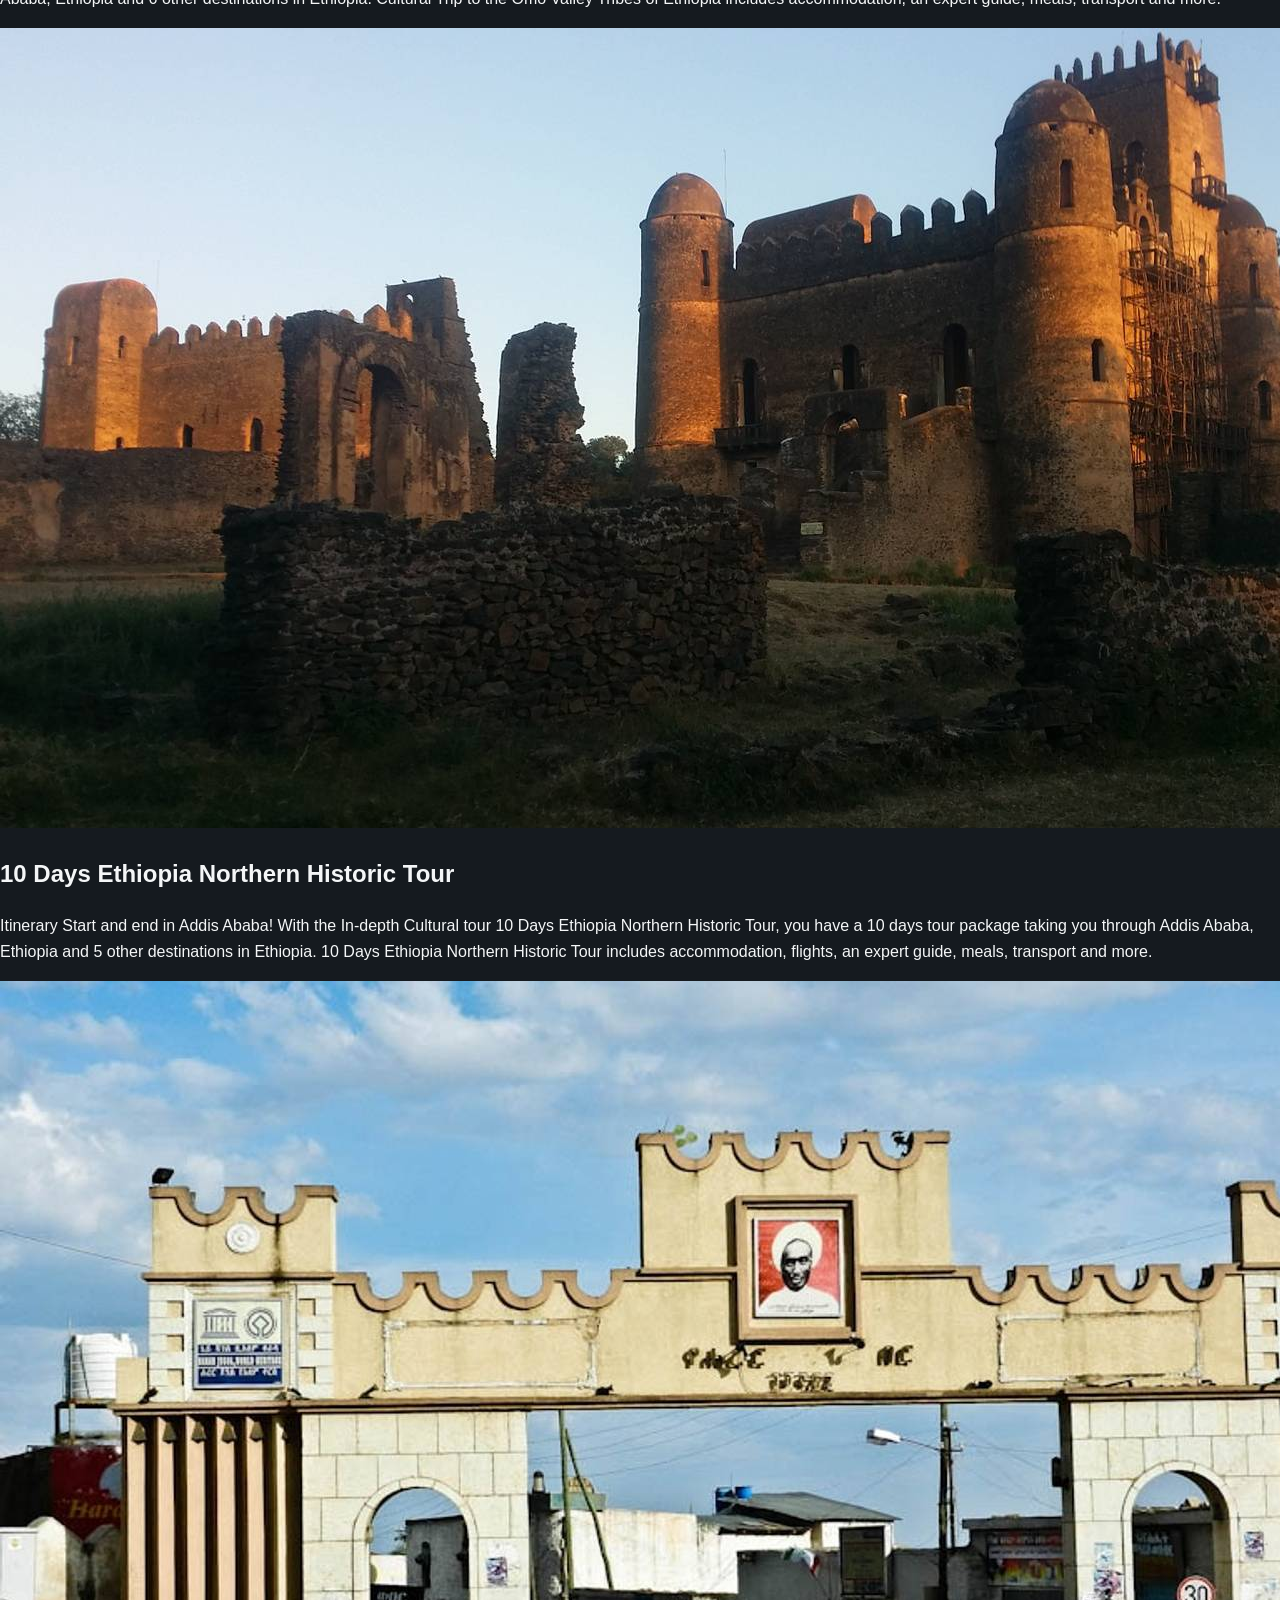
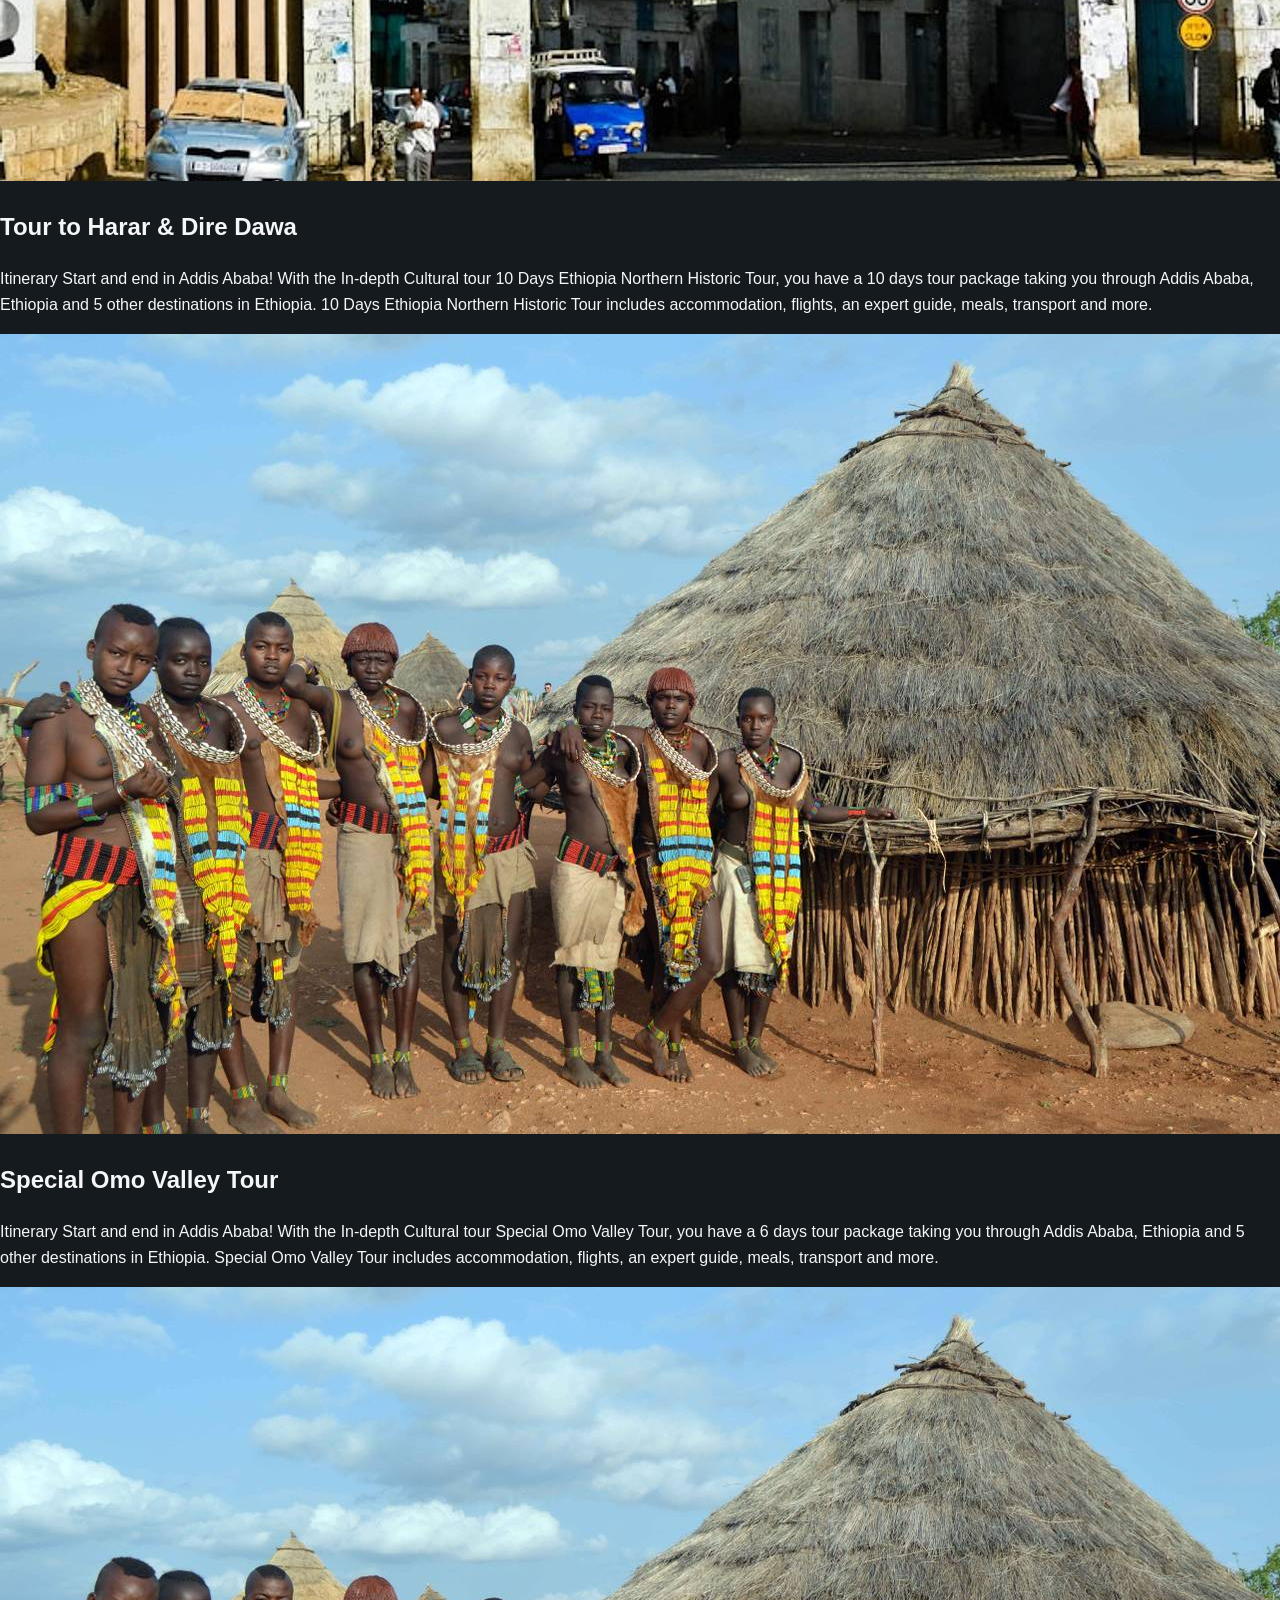
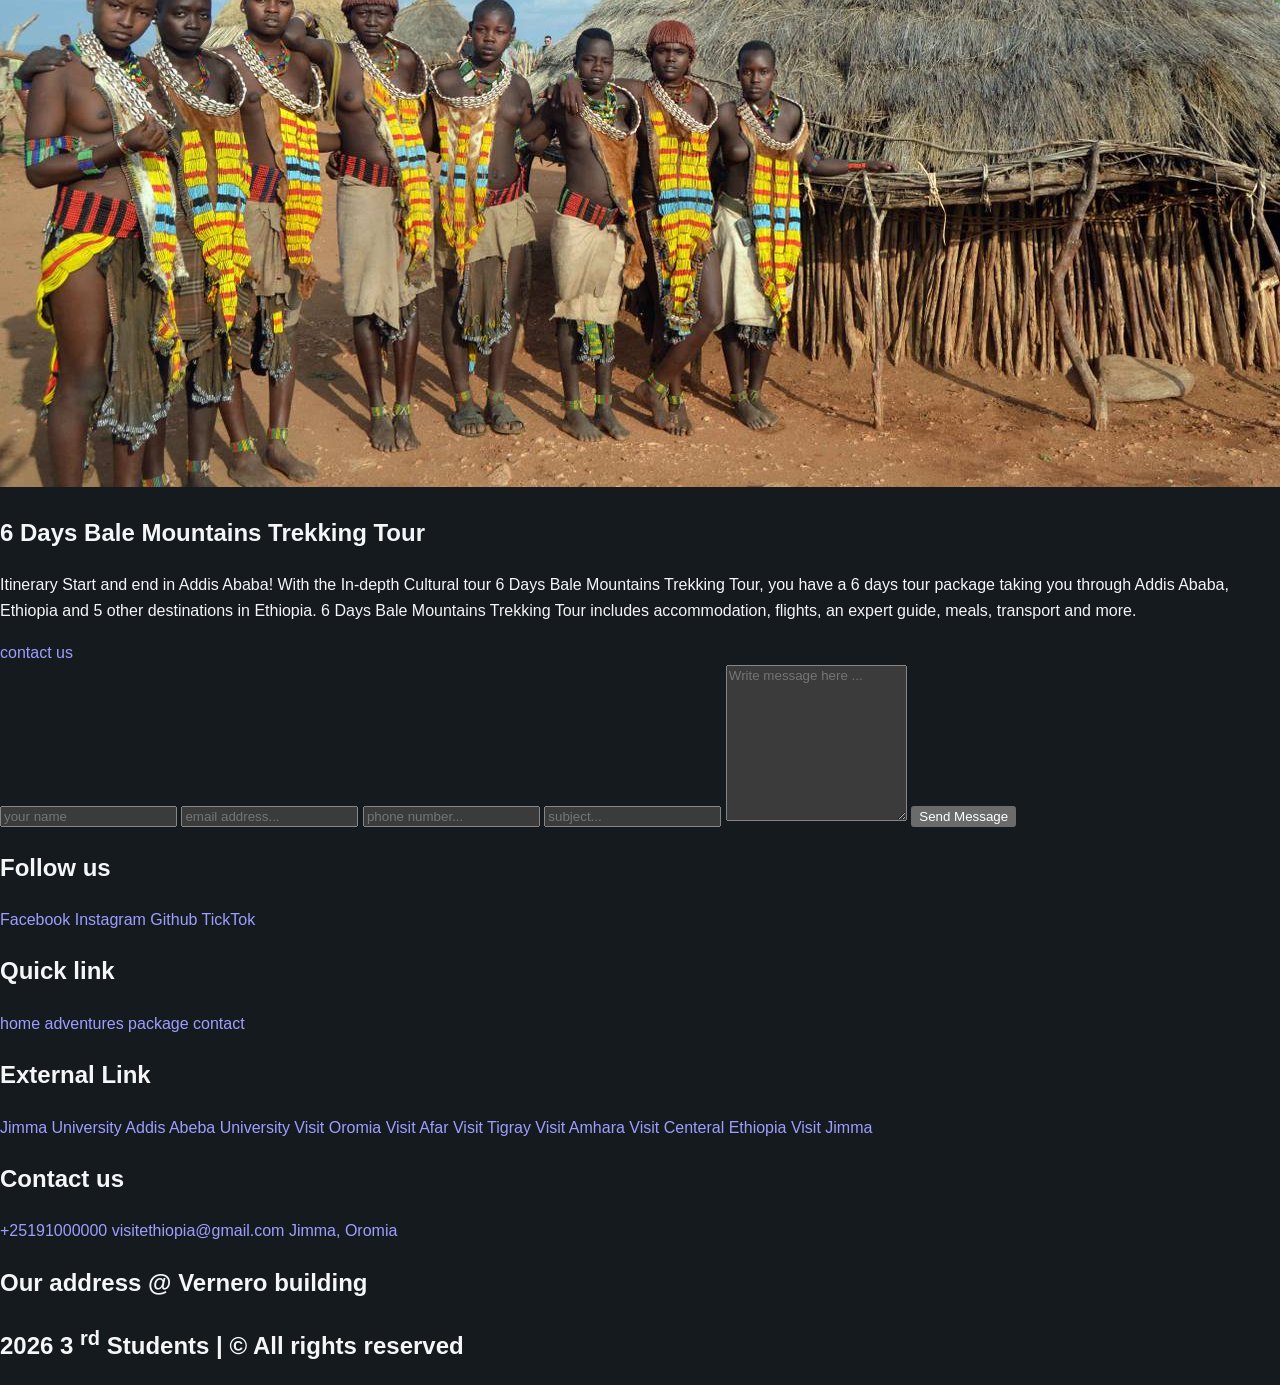
==== commit bae508b5: "Restored project folder" ====
--- a/pro3/asset/visitethiopia.html
+++ b/pro3/asset/visitethiopia.html
@@ -1,273 +1,238 @@
 <!DOCTYPE html>
-<html lang="en">
-<head>
-  <meta charset="UTF-8">
-  <meta name="viewport" content="width=device-width, initial-scale=1.0">
-  <title>Welcome to Visit Ethiopia</title>
-  <link href="https://cdn.jsdelivr.net/npm/bootstrap@5.3.2/dist/css/bootstrap.min.css" rel="stylesheet">
-  <link rel="stylesheet" href="css/mystyle.css">
+<html lang="en"><head><meta http-equiv="Content-Type" content="text/html; charset=UTF-8">
+    <meta name="viewport" content="width=device-width, initial-scale=1.0">
+    <link rel="stylesheet" href="css/mystyle.css">
 </head>
-<body class="bg-dark text-light">
-  <nav class="navbar navbar-expand-md navbar-dark bg-dark sticky-top border-bottom border-light border-opacity-10 py-3">
-    <div class="container">
-      <a href="#home" class="navbar-brand fw-bold d-flex align-items-center gap-2">
-        <span class="fs-4">Visit Ethiopia</span>
-        <img src="image/ethiopia flag.jpg" alt="Ethiopian flag" width="52" height="35" class="rounded object-fit-cover">
-      </a>
-      <button class="navbar-toggler" type="button" data-bs-toggle="collapse" data-bs-target="#navbarNav" aria-controls="navbarNav" aria-expanded="false" aria-label="Toggle navigation">
-        <span class="navbar-toggler-icon"></span>
-      </button>
-      <div class="collapse navbar-collapse" id="navbarNav">
-        <ul class="navbar-nav ms-auto">
-          <li class="nav-item"><a href="#home" class="nav-link">Home</a></li>
-          <li class="nav-item"><a href="#" class="nav-link">Latest news</a></li>
-          <li class="nav-item"><a href="#adventures" class="nav-link">Adventures</a></li>
-          <li class="nav-item"><a href="#packages" class="nav-link">Packages</a></li>
-          <li class="nav-item"><a href="#contact" class="nav-link">Contact</a></li>
-          <li class="nav-item"><a href="#" class="nav-link">Tour</a></li>
-        </ul>
-      </div>
-    </div>
-  </nav>
+<body>
+    <section class="header">
+        <div class="headerContainer">
+            <div class="logo">
+                <div class="textlogo"><a href="https://visit-ethiopia-se.vercel.app/index.html" name="home">Visit Ethiopia </a></div>
+                <div class="imagelogo"><img src="image/ethioflag.jpg" alt="Ethiopia Flag"></div>
+            </div>
+            <div class="menu-bar">
+                <input type="checkbox" id="menu-toggle" aria-label="Toggle navigation">
+                <label class="menu-toggle" for="menu-toggle" aria-hidden="true">
+                    <span></span>
+                    <span></span>
+                    <span></span>
+                </label>
+                <ul>
+                    <li><a href="https://visit-ethiopia-se.vercel.app/#home">Home</a></li>
+                    <li><a href="https://visit-ethiopia-se.vercel.app/#">Latest news</a></li>
+                    <li><a href="https://visit-ethiopia-se.vercel.app/#adventures">Adventures</a></li>
+                    <li><a href="https://visit-ethiopia-se.vercel.app/#package">Packages</a></li>
+                    <li><a href="https://visit-ethiopia-se.vercel.app/#contact">Contact</a></li>
+                    <li><a href="https://visit-ethiopia-se.vercel.app/#">Tour</a></li>
+                </ul>
+            </div>
+        </div>
+    </section>
+    <section class="imagecontainer">
+        <h1 class="neverstop">Never stop</h1>
+        <h1 class="exploring">Exploring</h1>
+        <p class="visitEthiopia">Visit Ethiopia offers best deals on Ethiopia tour packages.</p>
+        <a href="https://visit-ethiopia-se.vercel.app/#adventures">get started</a>
+    </section>
+    <section>
+        <div class="adventuresContainer">
+            <div class="adventuretitle"><a href="https://visit-ethiopia-se.vercel.app/#" name="adventures">Adventures Tour</a></div>
+            <div class="box">
+                <div class="image">
+                    <img src="image/masaraa_abbaa_jifaar.jpg" alt="Abba Jifar Place">
+                </div>
+                <div class="title">
+                    <h1>Abba Jifar Place</h1>
+                </div>
+                <div class="paragraph">
+                    <p>Before being incorporated into the central Christian Empire of Ethiopia, Jimma was one and the strongest of the five autonomous Gibe kingdoms of the Oromo people under the leadership of Abba Jifar Abba Gomal, best known as king Abba Jifar also known by his Islamic name (Sultan Muhammad Dawud Ibn Ibrahim) of Jimma.
+                    </p>
+                </div>
+                <div class="readmore">
+                    <a href="https://visit-ethiopia-se.vercel.app/#">read more</a>
+                </div>
+            </div>
+            <div class="box">
+                <div class="image">
+                    <img src="image/king-ezanas-stela.jpg" alt="King Ezanas ">
+                </div>
+                <div class="title">
+                    <h1>King Ezanas Axum</h1>
+                </div>
+                <div class="paragraph">
+                    <p>The ancient kingdom of Aksum was located in present-day Ethiopia. This wealthy African civilization celebrated its achievements with monuments like King Ezana's stela in Stelae Park, Ethiopia.
+                    </p>
+                </div>
+                <div class="readmore">
+                    <a href="https://visit-ethiopia-se.vercel.app/#">read more</a>
+                </div>
+            </div>
+            <div class="box">
+                <div class="image">
+                    <img src="image/fasil-ghebbi-royal-enclosure-gondar-3.jpg" alt="Fasil Ghebbi Gondar">
+                </div>
+                <div class="title">
+                    <h1>Fasil Ghebbi Gondar</h1>
+                </div>
+                <div class="paragraph">
+                    <p>During unsettled periods between the thirteenth and seventeenth centuries, Ethiopian rulers moved their royal camps frequently. King Fasil (Fasiledes) settled in Gondar and established it as a permanent capital in 1636. After Fasil, successive kings continued building, improving the techniques and architectural style.
+                    </p>
+                </div>
+                <div class="readmore">
+                    <a href="https://visit-ethiopia-se.vercel.app/#">read more</a>
+                </div>
+            </div>
+            <div class="box">
+                <div class="image">
+                    <img src="image/simen mountains.png" alt="Simien Mountains">
+                </div>
+                <div class="title">
+                    <h1>Simien Mountains</h1>
+                </div>
+                <div class="paragraph">
+                    <p>The Simien Mountains National Park in Northern Ethiopia is an exotic setting with unique wildlife and breath-taking views on a landscape shaped by nature and traditional agriculture. The natural beauties of this region have always filled visitors from Ethiopia and abroad with awe. Gentle highland ridges at altitudes above 3600 meters above sea level (m asl), covered with grasses, isolated trees (Erica &amp;bored) and the bizarre Giant Lobelia (Lobelia rhynchopetalum) are found on the high plateau that ends abruptly at 1000- to 2000-m deep escarpments.
+                    </p>
+                </div>
+                <div class="readmore">
+                    <a href="https://visit-ethiopia-se.vercel.app/#">read more</a>
+                </div>
+            </div>
+            <div class="box">
+                <div class="image">
+                    <img src="image/kumsa moroda (1).jpg" alt="Kumsa Moroda Palaces">
+                </div>
+                <div class="title">
+                    <h1>Kumsa Moroda Palaces</h1>
+                </div>
+                <div class="paragraph">
+                    <p>Before being incorporated into the central Christian Empire of Ethiopia, Jimma was one and the strongest of the five autonomous Gibe kingdoms of the Oromo people under the leadership of Abba Jifar Abba Gomal, best known as king Abba Jifar also known by his Islamic name (Sultan Muhammad Dawud Ibn Ibrahim) of Jimma.
+                    </p>
+                </div>
+                <div class="readmore">
+                    <a href="https://visit-ethiopia-se.vercel.app/#">read more</a>
+                </div>
+            </div>
+            <div class="box">
+                <div class="image">
+                    <img src="image/Dirre sheik husen.jpg" alt="Dirre Sheik Hussein">
+                </div>
+                <div class="title">
+                    <h1>Dirre Sheik Hussein</h1>
+                </div>
+                <div class="paragraph">
+                    <p>Dirre Sheik Hussein (Shrine): It is situated on the border of West Harargé and Balé Zones at the Southern edge of Web River. It is 178 km far from Robé along the all weather road that passes through Jarra, and Dallo Sabro towns. The Shrine is named after an ancient muslim holy man (religious leader) called Sheikh Nur Husein bin Malka or bin Ibrahim who was reputed for his religious teachings, high devotion and remarkable miraculous deeds.
+                    </p>
+                </div>
+                <div class="readmore">
+                    <a href="https://visit-ethiopia-se.vercel.app/#">read more</a>
+                </div>
+            </div>
+        </div>
+    </section>
 
-  <main>
-    <section class="hero d-flex flex-column justify-content-start pt-3 pb-5" id="home">
-      <div class="container">
-        <h1 class="hero-title text-white fw-bolder">Never stop</h1>
-        <h1 class="hero-title text-warning fw-bolder">Exploring</h1>
-        <p class="text-white fs-4 mt-4 mb-0">Visit Ethiopia offers best deals on Ethiopia tour packages.</p>
-      </div>
-      <a class="btn btn-warning hero-cta rounded-pill fw-bold align-self-center mt-4 px-4 py-3" href="#adventures">Get started</a>
+    <!-- Packages Container -->
+    <section>
+        <div class="packagecontainer">
+            <div class="packagetitle">
+                <a href="https://visit-ethiopia-se.vercel.app/#home" name="package">Popular Packages</a>
+            </div>
+            <div class="box">
+                <img src="image/6 days.jpg" alt="6 Days Bale Mountains Trekking Tour">
+                <h1>6 Days Bale Mountains Trekking Tour</h1>
+                <p>
+                    Itinerary Start in Addis Ababa and end in Harenna Forest! With the Hiking &amp; Trekking tour 6 Days Bale Mountains Trekking Tour, you have a 6 days tour package taking you through Addis Ababa, Ethiopia and 4 other destinations in Ethiopia. 6 Days Bale Mountains Trekking Tour includes accommodation in a hotel as well as flights, an expert guide, meals, transport.
+                </p>
+            </div>
+            <div class="box">
+                <img src="image/omo valley.jpg" alt="Cultural Trip to the Omo Valley Tribes of Ethiopia">
+                <h1>Cultural Trip to the Omo Valley Tribes of Ethiopia</h1>
+                <p>
+                    Itinerary Start and end in Addis Ababa! With the In-depth Cultural tour Cultural Trip to the Omo Valley Tribes of Ethiopia, you have a 7 days tour package taking you through Addis Ababa, Ethiopia and 6 other destinations in Ethiopia. Cultural Trip to the Omo Valley Tribes of Ethiopia includes accommodation, an expert guide, meals, transport and more.
+                </p>
+            </div>
+            <div class="box">
+                <img src="image/ethio northern.jpg" alt="10 Days Ethiopia Northern Historic Tour">
+                <h1>10 Days Ethiopia Northern Historic Tour</h1>
+                <p>
+                    Itinerary Start and end in Addis Ababa! With the In-depth Cultural tour 10 Days Ethiopia Northern Historic Tour, you have a 10 days tour package taking you through Addis Ababa, Ethiopia and 5 other destinations in Ethiopia. 10 Days Ethiopia Northern Historic Tour includes accommodation, flights, an expert guide, meals, transport and more.
+                </p>
+            </div>
+            <div class="box">
+                <img src="image/tour harari and diree.jpg" alt="Tour to Harar &amp; Dire Dawa">
+                <h1>Tour to Harar &amp; Dire Dawa</h1>
+                <p>
+                    Itinerary Start and end in Addis Ababa! With the In-depth Cultural tour 10 Days Ethiopia Northern Historic Tour, you have a 10 days tour package taking you through Addis Ababa, Ethiopia and 5 other destinations in Ethiopia. 10 Days Ethiopia Northern Historic Tour includes accommodation, flights, an expert guide, meals, transport and more.
+                </p>
+            </div>
+            <div class="box">
+                <img src="image/omo valley.jpg" alt="Special Omo Valley Tour">
+                <h1>Special Omo Valley Tour</h1>
+                <p>
+                    Itinerary Start and end in Addis Ababa! With the In-depth Cultural tour Special Omo Valley Tour, you have a 6 days tour package taking you through Addis Ababa, Ethiopia and 5 other destinations in Ethiopia. Special Omo Valley Tour includes accommodation, flights, an expert guide, meals, transport and more.
+                </p>
+            </div>
+            <div class="box">
+                <img src="image/omo valley.jpg" alt="6 Days Bale Mountains Trekking Tour">
+                <h1>6 Days Bale Mountains Trekking Tour</h1>
+                <p>
+                    Itinerary Start and end in Addis Ababa! With the In-depth Cultural tour 6 Days Bale Mountains Trekking Tour, you have a 6 days tour package taking you through Addis Ababa, Ethiopia and 5 other destinations in Ethiopia. 6 Days Bale Mountains Trekking Tour includes accommodation, flights, an expert guide, meals, transport and more.
+                </p>
+            </div>
+        </div>
+    </section>
+    <section>
+        <div class="contactcontainer">
+            <div class="contacttitle">
+                <a href="https://visit-ethiopia-se.vercel.app/#home" name="contact">contact us</a>
+            </div>
+            <form action="https://visit-ethiopia-se.vercel.app/" method="post">
+                <input type="text" name="fname" id="fname" placeholder="your name">
+                <input type="email" name="email" id="email" placeholder="email address...">
+                <input type="tel" name="phone" id="phone" placeholder="phone number...">
+                <input type="text" name="subject" id="subject" placeholder="subject...">
+                <textarea name="message" id="" placeholder="Write message here ..." rows="10"></textarea>
+                <input type="submit" value="Send Message">
+            </form>
+        </div>
+    </section>
+    <section>
+        <div class="footercontainer">
+            <div class="box">
+                <h1>Follow us</h1>
+                <a href="https://visit-ethiopia-se.vercel.app/#">Facebook</a>
+                <a href="https://visit-ethiopia-se.vercel.app/#">Instagram</a>
+                <a href="https://visit-ethiopia-se.vercel.app/#">Github</a>
+                <a href="https://visit-ethiopia-se.vercel.app/#">TickTok</a>
+            </div>
+            <div class="box">
+                <h1>Quick link</h1>
+                <a href="https://visit-ethiopia-se.vercel.app/#home">home</a>
+                <a href="https://visit-ethiopia-se.vercel.app/#adventures">adventures</a>
+                <a href="https://visit-ethiopia-se.vercel.app/#package">package</a>
+                <a href="https://visit-ethiopia-se.vercel.app/#contact">contact</a>
+            </div>
+            <div class="box">
+                <h1>External Link</h1>
+                <a href="https://visit-ethiopia-se.vercel.app/#">Jimma University</a>
+                <a href="https://visit-ethiopia-se.vercel.app/#">Addis Abeba University</a>
+                <a href="https://visit-ethiopia-se.vercel.app/#">Visit Oromia</a>
+                <a href="https://visit-ethiopia-se.vercel.app/#">Visit Afar</a>
+                <a href="https://visit-ethiopia-se.vercel.app/#">Visit Tigray</a>
+                <a href="https://visit-ethiopia-se.vercel.app/#">Visit Amhara</a>
+                <a href="https://visit-ethiopia-se.vercel.app/#">Visit Centeral Ethiopia</a>
+                <a href="https://visit-ethiopia-se.vercel.app/#">Visit Jimma</a>
+            </div>
+            <div class="box">
+                <h1>Contact us </h1>
+                <a href="https://visit-ethiopia-se.vercel.app/">+25191000000</a>
+                <a href="https://visit-ethiopia-se.vercel.app/">visitethiopia@gmail.com</a>
+                <a href="https://visit-ethiopia-se.vercel.app/">Jimma, Oromia</a>
+            </div>
+            <div class="copyright">
+                <h1>Our address @ Vernero building</h1>
+                <h1>2026 3 <sup style="text-transform: lowercase;">rd</sup> Students | © All rights reserved</h1>
+            </div>
+        </div>
     </section>
 
-    <section class="container py-5" id="adventures">
-      <h2 class="text-center fw-bold mb-4"><a class="section-heading-link link-light text-decoration-none" href="#">Adventures Tour</a></h2>
-      <div class="row g-4">
-        <div class="col-12 col-md-6 col-lg-4">
-          <article class="card bg-secondary text-light border border-light border-opacity-10 rounded-4 h-100">
-            <div class="card-body d-flex flex-column">
-              <div class="ratio ratio-1x1 adventure-image mx-auto">
-                <img src="image/masaraa_abbaa_jifaar.jpg" alt="Abba Jifar Place" class="rounded-circle object-fit-cover">
-              </div>
-              <h3 class="card-title text-center text-warning fs-5 fw-bold mt-2">Abba Jifar Place</h3>
-              <p class="card-text">Before being incorporated into the central Christian Empire of Ethiopia, Jimma was one and the strongest of the five autonomous Gibe kingdoms of the Oromo people under the leadership of Abba Jifar Abba Gomal, best known as king Abba Jifar also known by his Islamic name (Sultan Muhammad Dawud Ibn Ibrahim) of Jimma.</p>
-              <a class="btn bg-warning bg-opacity-10 text-warning border-0 rounded-pill mt-auto align-self-start px-3 py-2 adventure-readmore" href="#">Read more</a>
-            </div>
-          </article>
-        </div>
-        <div class="col-12 col-md-6 col-lg-4">
-          <article class="card bg-secondary text-light border border-light border-opacity-10 rounded-4 h-100">
-            <div class="card-body d-flex flex-column">
-              <div class="ratio ratio-1x1 adventure-image mx-auto">
-                <img src="image/king-ezanas-stela.jpg" alt="King Ezanas stela in Axum" class="rounded-circle object-fit-cover">
-              </div>
-              <h3 class="card-title text-center text-warning fs-5 fw-bold mt-2">King Ezanas Axum</h3>
-              <p class="card-text">The ancient kingdom of Aksum was located in present-day Ethiopia. This wealthy African civilization celebrated its achievements with monuments like King Ezana's stela in Stelae Park, Ethiopia.</p>
-              <a class="btn bg-warning bg-opacity-10 text-warning border-0 rounded-pill mt-auto align-self-start px-3 py-2 adventure-readmore" href="#">Read more</a>
-            </div>
-          </article>
-        </div>
-        <div class="col-12 col-md-6 col-lg-4">
-          <article class="card bg-secondary text-light border border-light border-opacity-10 rounded-4 h-100">
-            <div class="card-body d-flex flex-column">
-              <div class="ratio ratio-1x1 adventure-image mx-auto">
-                <img src="image/fasil-ghebbi-royal-enclosure-gondar-3.jpg" alt="Fasil Ghebbi Gondar" class="rounded-circle object-fit-cover">
-              </div>
-              <h3 class="card-title text-center text-warning fs-5 fw-bold mt-2">Fasil Ghebbi Gondar</h3>
-              <p class="card-text">During unsettled periods between the thirteenth and seventeenth centuries, Ethiopian rulers moved their royal camps frequently. King Fasil (Fasiledes) settled in Gondar and established it as a permanent capital in 1636. After Fasil, successive kings continued building, improving the techniques and architectural style.</p>
-              <a class="btn bg-warning bg-opacity-10 text-warning border-0 rounded-pill mt-auto align-self-start px-3 py-2 adventure-readmore" href="#">Read more</a>
-            </div>
-          </article>
-        </div>
-        <div class="col-12 col-md-6 col-lg-4">
-          <article class="card bg-secondary text-light border border-light border-opacity-10 rounded-4 h-100">
-            <div class="card-body d-flex flex-column">
-              <div class="ratio ratio-1x1 adventure-image mx-auto">
-                <img src="image/simen mountains.png" alt="Simien Mountains" class="rounded-circle object-fit-cover">
-              </div>
-              <h3 class="card-title text-center text-warning fs-5 fw-bold mt-2">Simien Mountains</h3>
-              <p class="card-text">The Simien Mountains National Park in Northern Ethiopia is an exotic setting with unique wildlife and breath-taking views on a landscape shaped by nature and traditional agriculture. The natural beauties of this region have always filled visitors from Ethiopia and abroad with awe. Gentle highland ridges at altitudes above 3600 meters above sea level (m asl), covered with grasses, isolated trees (Erica &amp;bored) and the bizarre Giant Lobelia (Lobelia rhynchopetalum) are found on the high plateau that ends abruptly at 1000- to 2000-m deep escarpments.</p>
-              <a class="btn bg-warning bg-opacity-10 text-warning border-0 rounded-pill mt-auto align-self-start px-3 py-2 adventure-readmore" href="#">Read more</a>
-            </div>
-          </article>
-        </div>
-        <div class="col-12 col-md-6 col-lg-4">
-          <article class="card bg-secondary text-light border border-light border-opacity-10 rounded-4 h-100">
-            <div class="card-body d-flex flex-column">
-              <div class="ratio ratio-1x1 adventure-image mx-auto">
-                <img src="image/kumsa moroda (1).jpg" alt="Kumsa Moroda Palaces" class="rounded-circle object-fit-cover">
-              </div>
-              <h3 class="card-title text-center text-warning fs-5 fw-bold mt-2">Kumsa Moroda Palaces</h3>
-              <p class="card-text">Before being incorporated into the central Christian Empire of Ethiopia, Jimma was one and the strongest of the five autonomous Gibe kingdoms of the Oromo people under the leadership of Abba Jifar Abba Gomal, best known as king Abba Jifar also known by his Islamic name (Sultan Muhammad Dawud Ibn Ibrahim) of Jimma.</p>
-              <a class="btn bg-warning bg-opacity-10 text-warning border-0 rounded-pill mt-auto align-self-start px-3 py-2 adventure-readmore" href="#">Read more</a>
-            </div>
-          </article>
-        </div>
-        <div class="col-12 col-md-6 col-lg-4">
-          <article class="card bg-secondary text-light border border-light border-opacity-10 rounded-4 h-100">
-            <div class="card-body d-flex flex-column">
-              <div class="ratio ratio-1x1 adventure-image mx-auto">
-                <img src="image/Dirre sheik husen.jpg" alt="Dirre Sheik Hussein" class="rounded-circle object-fit-cover">
-              </div>
-              <h3 class="card-title text-center text-warning fs-5 fw-bold mt-2">Dirre Sheik Hussein</h3>
-              <p class="card-text">Dirre Sheik Hussein (Shrine): It is situated on the border of West Harargé and Balé Zones at the Southern edge of Web River. It is 178 km far from Robé along the all weather road that passes through Jarra, and Dallo Sabro towns. The Shrine is named after an ancient muslim holy man (religious leader) called Sheikh Nur Husein bin Malka or bin Ibrahim who was reputed for his religious teachings, high devotion and remarkable miraculous deeds.</p>
-              <a class="btn bg-warning bg-opacity-10 text-warning border-0 rounded-pill mt-auto align-self-start px-3 py-2 adventure-readmore" href="#">Read more</a>
-            </div>
-          </article>
-        </div>
-      </div>
-    </section>
-
-    <section class="container pb-5" id="packages">
-      <h2 class="text-center fw-bold mb-4"><a class="section-heading-link link-light text-decoration-none" href="#home">Popular Packages</a></h2>
-      <div class="row g-4">
-        <div class="col-12 col-md-6 col-lg-4">
-          <article class="card bg-secondary text-light border border-light border-opacity-10 rounded-4 h-100">
-            <div class="card-body d-flex flex-column">
-              <div class="package-image mb-3">
-                <img src="image/6 days.jpg" alt="6 Days Bale Mountains Trekking Tour" class="rounded-3 object-fit-cover" loading="lazy">
-              </div>
-              <h3 class="card-title text-center text-warning fs-5 fw-bold">6 Days Bale Mountains Trekking Tour</h3>
-              <p class="card-text">Itinerary Start in Addis Ababa and end in Harenna Forest! With the Hiking &amp; Trekking tour 6 Days Bale Mountains Trekking Tour, you have a 6 days tour package taking you through Addis Ababa, Ethiopia and 4 other destinations in Ethiopia. 6 Days Bale Mountains Trekking Tour includes accommodation in a hotel as well as flights, an expert guide, meals, transport.</p>
-            </div>
-          </article>
-        </div>
-        <div class="col-12 col-md-6 col-lg-4">
-          <article class="card bg-secondary text-light border border-light border-opacity-10 rounded-4 h-100">
-            <div class="card-body d-flex flex-column">
-              <div class="package-image mb-3">
-                <img src="image/omo valley.jpg" alt="Cultural Trip to the Omo Valley Tribes of Ethiopia" class="rounded-3 object-fit-cover" loading="lazy">
-              </div>
-              <h3 class="card-title text-center text-warning fs-5 fw-bold">Cultural Trip to the Omo Valley Tribes of Ethiopia</h3>
-              <p class="card-text">Itinerary Start and end in Addis Ababa! With the In-depth Cultural tour Cultural Trip to the Omo Valley Tribes of Ethiopia, you have a 7 days tour package taking you through Addis Ababa, Ethiopia and 6 other destinations in Ethiopia. Cultural Trip to the Omo Valley Tribes of Ethiopia includes accommodation, an expert guide, meals, transport and more.</p>
-            </div>
-          </article>
-        </div>
-        <div class="col-12 col-md-6 col-lg-4">
-          <article class="card bg-secondary text-light border border-light border-opacity-10 rounded-4 h-100">
-            <div class="card-body d-flex flex-column">
-              <div class="package-image mb-3">
-                <img src="image/ethio northern.jpg" alt="10 Days Ethiopia Northern Historic Tour" class="rounded-3 object-fit-cover" loading="lazy">
-              </div>
-              <h3 class="card-title text-center text-warning fs-5 fw-bold">10 Days Ethiopia Northern Historic Tour</h3>
-              <p class="card-text">Itinerary Start and end in Addis Ababa! With the In-depth Cultural tour 10 Days Ethiopia Northern Historic Tour, you have a 10 days tour package taking you through Addis Ababa, Ethiopia and 5 other destinations in Ethiopia. 10 Days Ethiopia Northern Historic Tour includes accommodation, flights, an expert guide, meals, transport and more.</p>
-            </div>
-          </article>
-        </div>
-        <div class="col-12 col-md-6 col-lg-4">
-          <article class="card bg-secondary text-light border border-light border-opacity-10 rounded-4 h-100">
-            <div class="card-body d-flex flex-column">
-              <div class="package-image mb-3">
-                <img src="image/tour harari and diree.jpg" alt="Tour to Harar &amp; Dire Dawa" class="rounded-3 object-fit-cover" loading="lazy">
-              </div>
-              <h3 class="card-title text-center text-warning fs-5 fw-bold">Tour to Harar &amp; Dire Dawa</h3>
-              <p class="card-text">Itinerary Start and end in Addis Ababa! With the In-depth Cultural tour 10 Days Ethiopia Northern Historic Tour, you have a 10 days tour package taking you through Addis Ababa, Ethiopia and 5 other destinations in Ethiopia. 10 Days Ethiopia Northern Historic Tour includes accommodation, flights, an expert guide, meals, transport and more.</p>
-            </div>
-          </article>
-        </div>
-        <div class="col-12 col-md-6 col-lg-4">
-          <article class="card bg-secondary text-light border border-light border-opacity-10 rounded-4 h-100">
-            <div class="card-body d-flex flex-column">
-              <div class="package-image mb-3">
-                <img src="image/omo valley.jpg" alt="Special Omo Valley Tour" class="rounded-3 object-fit-cover" loading="lazy">
-              </div>
-              <h3 class="card-title text-center text-warning fs-5 fw-bold">Special Omo Valley Tour</h3>
-              <p class="card-text">Itinerary Start and end in Addis Ababa! With the In-depth Cultural tour Special Omo Valley Tour, you have a 6 days tour package taking you through Addis Ababa, Ethiopia and 5 other destinations in Ethiopia. Special Omo Valley Tour includes accommodation, flights, an expert guide, meals, transport and more.</p>
-            </div>
-          </article>
-        </div>
-        <div class="col-12 col-md-6 col-lg-4">
-          <article class="card bg-secondary text-light border border-light border-opacity-10 rounded-4 h-100">
-            <div class="card-body d-flex flex-column">
-              <div class="package-image mb-3">
-                <img src="image/omo valley.jpg" alt="6 Days Bale Mountains Trekking Tour" class="rounded-3 object-fit-cover" loading="lazy">
-              </div>
-              <h3 class="card-title text-center text-warning fs-5 fw-bold">6 Days Bale Mountains Trekking Tour</h3>
-              <p class="card-text">Itinerary Start and end in Addis Ababa! With the In-depth Cultural tour 6 Days Bale Mountains Trekking Tour, you have a 6 days tour package taking you through Addis Ababa, Ethiopia and 5 other destinations in Ethiopia. 6 Days Bale Mountains Trekking Tour includes accommodation, flights, an expert guide, meals, transport and more.</p>
-            </div>
-          </article>
-        </div>
-      </div>
-    </section>
-
-    <section class="container py-5" id="contact">
-      <div class="contact-content mx-auto">
-        <div class="row justify-content-center">
-          <div class="col-12 col-lg-10 col-xl-8">
-            <h2 class="contact-title text-light text-center text-md-end mb-4">Contact us</h2>
-            <form class="row g-3 contact-form" action="#">
-              <div class="col-12 col-md-6">
-                <label class="visually-hidden" for="contactName">Your name</label>
-                <input class="form-control bg-secondary text-light border-light border-opacity-10 py-3 px-3" type="text" id="contactName" name="fname" placeholder="your name" required>
-              </div>
-              <div class="col-12 col-md-6">
-                <label class="visually-hidden" for="contactEmail">Email address</label>
-                <input class="form-control bg-secondary text-light border-light border-opacity-10 py-3 px-3" type="email" id="contactEmail" name="email" placeholder="email address..." required>
-              </div>
-              <div class="col-12 col-md-6">
-                <label class="visually-hidden" for="contactPhone">Phone number</label>
-                <input class="form-control bg-secondary text-light border-light border-opacity-10 py-3 px-3" type="tel" id="contactPhone" name="phone" placeholder="phone number...">
-              </div>
-              <div class="col-12 col-md-6">
-                <label class="visually-hidden" for="contactSubject">Subject</label>
-                <input class="form-control bg-secondary text-light border-light border-opacity-10 py-3 px-3" type="text" id="contactSubject" name="subject" placeholder="subject...">
-              </div>
-              <div class="col-12">
-                <label class="visually-hidden" for="contactMessage">Message</label>
-                <textarea class="form-control bg-secondary text-light border-light border-opacity-10 py-3 px-3" id="contactMessage" name="message" rows="6" placeholder="Write message here ..." required></textarea>
-              </div>
-              <div class="col-12">
-                <button class="btn btn-warning hero-cta rounded-pill fw-bold px-4 py-2" type="submit">Send Message</button>
-              </div>
-            </form>
-          </div>
-        </div>
-      </div>
-    </section>
-  </main>
-
-  <footer class="site-footer bg-dark border-top border-light border-opacity-10 py-5">
-    <div class="container">
-      <div class="row row-cols-2 row-cols-lg-4 g-4">
-        <section class="col">
-          <h2 class="h5 text-warning mb-3">Follow us</h2>
-          <a class="d-block link-light link-underline-opacity-0 py-1" href="#">Facebook</a>
-          <a class="d-block link-light link-underline-opacity-0 py-1" href="#">Instagram</a>
-          <a class="d-block link-light link-underline-opacity-0 py-1" href="#">GitHub</a>
-          <a class="d-block link-light link-underline-opacity-0 py-1" href="#">TikTok</a>
-        </section>
-        <nav class="col" aria-label="Quick links">
-          <h2 class="h5 text-warning mb-3">Quick links</h2>
-          <a class="d-block link-light link-underline-opacity-0 py-1" href="#home">Home</a>
-          <a class="d-block link-light link-underline-opacity-0 py-1" href="#adventures">Adventures</a>
-          <a class="d-block link-light link-underline-opacity-0 py-1" href="#packages">Packages</a>
-          <a class="d-block link-light link-underline-opacity-0 py-1" href="#contact">Contact</a>
-        </nav>
-        <section class="col">
-          <h2 class="h5 text-warning mb-3">External links</h2>
-          <a class="d-block link-light link-underline-opacity-0 py-1" href="#">Jimma University</a>
-          <a class="d-block link-light link-underline-opacity-0 py-1" href="#">Addis Ababa University</a>
-          <a class="d-block link-light link-underline-opacity-0 py-1" href="#">Visit Oromia</a>
-          <a class="d-block link-light link-underline-opacity-0 py-1" href="#">Visit Afar</a>
-          <a class="d-block link-light link-underline-opacity-0 py-1" href="#">Visit Tigray</a>
-          <a class="d-block link-light link-underline-opacity-0 py-1" href="#">Visit Amhara</a>
-          <a class="d-block link-light link-underline-opacity-0 py-1" href="#">Visit Central Ethiopia</a>
-          <a class="d-block link-light link-underline-opacity-0 py-1" href="#">Visit Jimma</a>
-        </section>
-        <section class="col">
-          <h2 class="h5 text-warning mb-3">Contact us</h2>
-          <a class="d-block link-light link-underline-opacity-0 py-1" href="tel:+25191000000">+25191000000</a>
-          <a class="d-block link-light link-underline-opacity-0 py-1" href="mailto:visitethiopia@gmail.com">visitethiopia@gmail.com</a>
-          <span class="d-block py-1">Jimma, Oromia</span>
-        </section>
-      </div>
-      <div class="footer-credits mx-auto mt-4 text-center">
-        <p class="mb-0">Our address @ Vernero Building</p>
-        <p class="mb-0">2026 3<sup>rd</sup> Students | &copy; All rights reserved</p>
-      </div>
-    </div>
-  </footer>
-
-  <script src="https://cdn.jsdelivr.net/npm/bootstrap@5.3.2/dist/js/bootstrap.bundle.min.js"></script>
-</body>
-</html>
+</body></html>
--- a/pro3/asset/css/mystyle.css
+++ b/pro3/asset/css/mystyle.css
@@ -1,10 +1,46 @@
+* {
+   box-sizing:border-box;
+   font-family: 'Inter', sans-serif;
+    text-decoration: none;
+    list-style: none;
+    scroll-behavior: smooth; 
+}
+body {
+    margin: 0;
+    background: var(--page-bg);
+    color: var(--text);
+    line-height: 1.6;
+}
 :root {
-    --bs-dark-rgb: 21, 26, 31;
-    --bs-secondary-rgb: 34, 42, 50;
-    --bs-warning-rgb: 226, 168, 75;
+    color-scheme: dark;
+    --page-bg: #151a1f;
+    --surface: #222a32;
+    --surface-hover: #29343d;
+    --text: #f4f6f7;
+    --muted: #c3cad5;
+    --accent: #e2a84b;
+    --accent-dark: #be762f;
+    --content-width: 76rem;
 }
-
-.hero {
+.header {
+    position: sticky;
+    top: 0;
+    z-index: 10;
+    background-color: black;
+    border-bottom: 1px solid rgb(255, 255,255,0.1);
+    backdrop-filter: blur(12px);
+}
+.menu-bar {
+    display: flex;
+    justify-content: space-between;
+    align-items: center;
+    gap: 1rem;
+}
+.logo {
+    display: grid;
+    grid-template-columns: 1fr,1fr; 
+}
+.imagecontainer{
     min-height: clamp(28rem, 54vw, 42rem);
     background:
         linear-gradient(90deg, rgba(12, 20, 18, 0.82), rgba(12, 20, 18, 0.18)),
